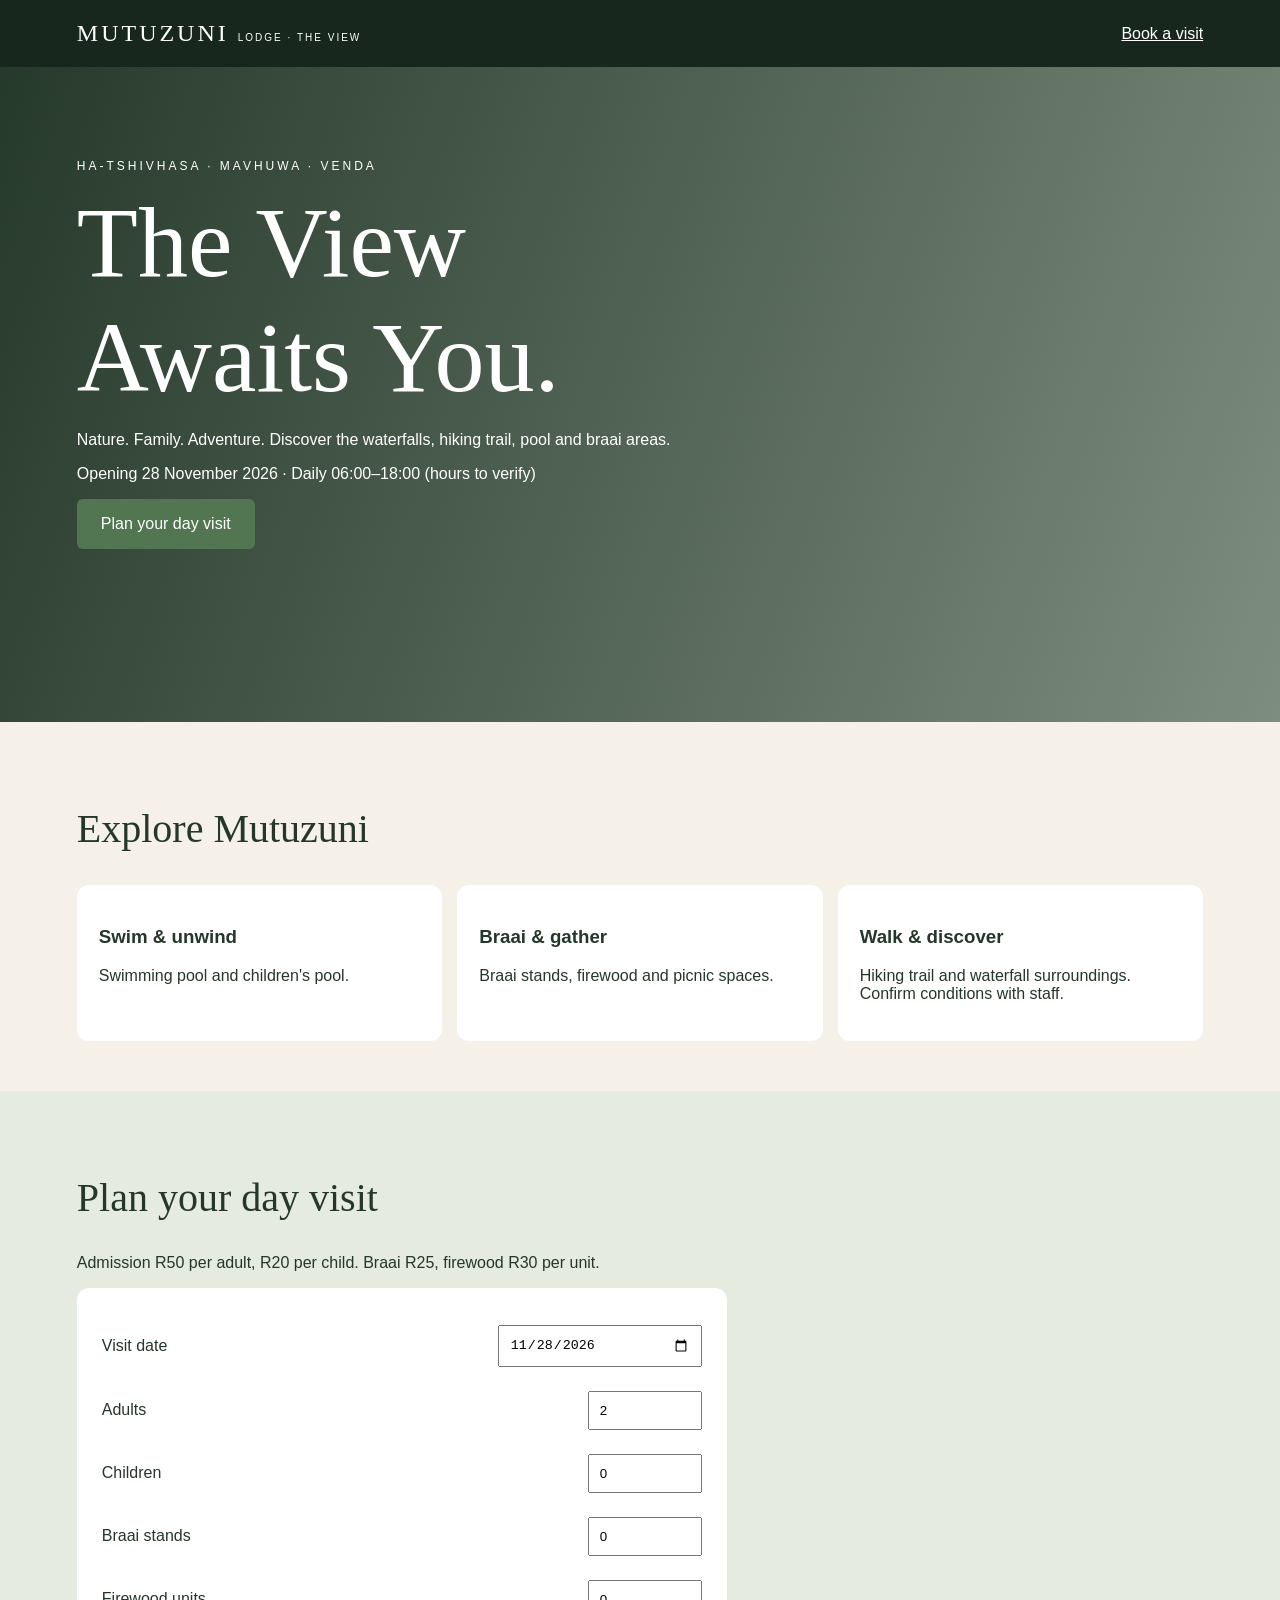
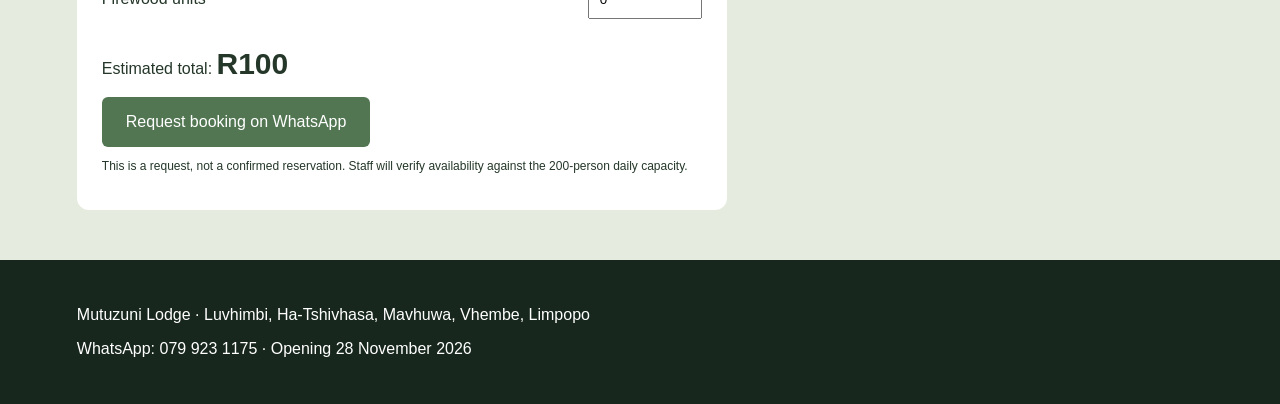
==== public/index.html @ 095cd80a "Add safe public website foundation: public/index.html" ====
<!doctype html><html lang="en"><head><meta charset="utf-8"><meta name="viewport" content="width=device-width,initial-scale=1"><title>Mutuzuni Lodge — The View</title><meta name="description" content="Nature, family and adventure in Ha-Tshivhasa, Mavhuwa, Venda."><style>body{margin:0;font-family:Arial,sans-serif;background:#f5f1e8;color:#243729}header{background:#17271d;color:white;padding:20px 6%;display:flex;justify-content:space-between;align-items:center}header strong{font:24px Georgia,serif;letter-spacing:3px}a{color:inherit}main .hero{min-height:55vh;padding:80px 6%;background:linear-gradient(110deg,#112719e8,#24432d91),url('/assets/waterfall-still.jpg') center/cover;color:white}h1{font:clamp(52px,8vw,100px) Georgia,serif;margin:10px 0}h2{font:40px Georgia,serif}.eyebrow{letter-spacing:3px;font-size:12px}.button{display:inline-block;background:#527652;color:white;padding:16px 24px;border-radius:6px;text-decoration:none}.section{padding:50px 6%}.cards{display:grid;grid-template-columns:repeat(auto-fit,minmax(180px,1fr));gap:15px}.card{background:white;padding:22px;border-radius:12px}.calculator{background:#e6ebdf}.form{max-width:600px;background:white;padding:25px;border-radius:12px}.field{display:flex;justify-content:space-between;align-items:center;gap:10px;padding:12px 0}.field input{width:90px;padding:10px}.field input[type=date]{width:180px}footer{background:#17271d;color:white;padding:30px 6%}video{width:100%;max-height:430px;object-fit:cover}#total{font-size:30px;font-weight:bold}</style></head><body><header><strong>MUTUZUNI <small style="font:10px Arial;letter-spacing:2px">LODGE · THE VIEW</small></strong><a href="#book">Book a visit</a></header><main><section class="hero"><p class="eyebrow">HA-TSHIVHASA · MAVHUWA · VENDA</p><h1>The View<br>Awaits You.</h1><p>Nature. Family. Adventure. Discover the waterfalls, hiking trail, pool and braai areas.</p><p>Opening 28 November 2026 · Daily 06:00–18:00 (hours to verify)</p><a class="button" href="#book">Plan your day visit</a></section><section class="section"><h2>Explore Mutuzuni</h2><div class="cards"><div class="card"><h3>Swim & unwind</h3><p>Swimming pool and children's pool.</p></div><div class="card"><h3>Braai & gather</h3><p>Braai stands, firewood and picnic spaces.</p></div><div class="card"><h3>Walk & discover</h3><p>Hiking trail and waterfall surroundings. Confirm conditions with staff.</p></div></div></section><section class="section calculator" id="book"><h2>Plan your day visit</h2><p>Admission R50 per adult, R20 per child. Braai R25, firewood R30 per unit.</p><div class="form"><label class="field">Visit date <input id="date" type="date" min="2026-11-28" value="2026-11-28"></label><label class="field">Adults <input id="adults" type="number" min="0" max="200" value="2"></label><label class="field">Children <input id="children" type="number" min="0" max="200" value="0"></label><label class="field">Braai stands <input id="braai" type="number" min="0" max="200" value="0"></label><label class="field">Firewood units <input id="wood" type="number" min="0" max="200" value="0"></label><p>Estimated total: <span id="total">R100</span></p><p id="warning" role="status"></p><a class="button" id="whatsapp" href="https://wa.me/27799231175">Request booking on WhatsApp</a><p style="font-size:12px">This is a request, not a confirmed reservation. Staff will verify availability against the 200-person daily capacity.</p></div></section></main><footer><p>Mutuzuni Lodge · Luvhimbi, Ha-Tshivhasa, Mavhuwa, Vhembe, Limpopo</p><p>WhatsApp: 079 923 1175 · Opening 28 November 2026</p></footer><script>const ids=['adults','children','braai','wood'];function update(){let n=ids.map(id=>Math.max(0,Math.floor(Number(document.getElementById(id).value)||0)));let guests=n[0]+n[1],total=n[0]*50+n[1]*20+n[2]*25+n[3]*30,date=document.getElementById('date').value;document.getElementById('total').textContent='R'+total;let valid=guests>0&&guests<=200&&date>='2026-11-28';document.getElementById('warning').textContent=!valid?'Select 1–200 guests and a date on or after 28 November 2026.':'';let message='Hello Mutuzuni Lodge, I would like to request a day visit. Date: '+date+'; Adults: '+n[0]+'; Children: '+n[1]+'; Braai stands: '+n[2]+'; Firewood units: '+n[3]+'; Estimated total: R'+total+'. Please confirm availability.';let a=document.getElementById('whatsapp');a.href=valid?'https://wa.me/27799231175?text='+encodeURIComponent(message):'#book';a.setAttribute('aria-disabled',String(!valid))}ids.concat(['date']).forEach(id=>document.getElementById(id).addEventListener('input',update));update()</script></body></html>
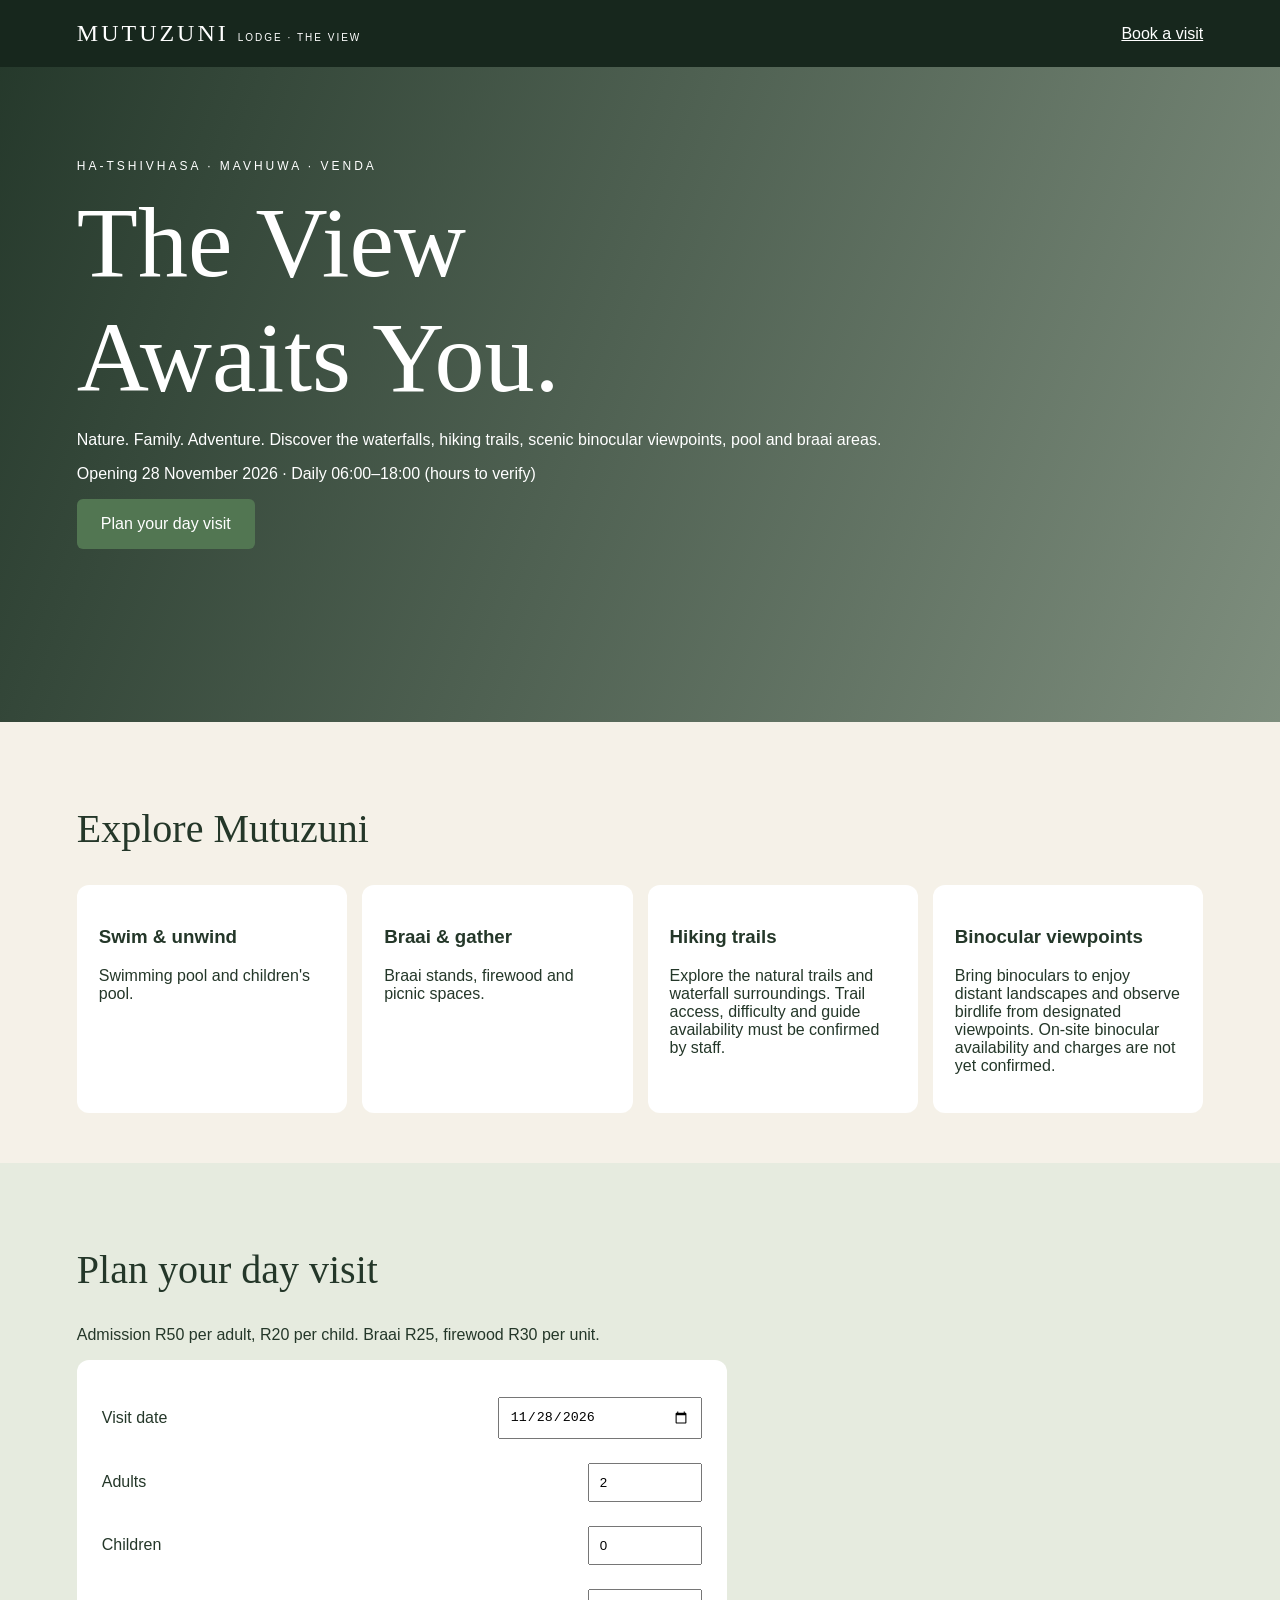
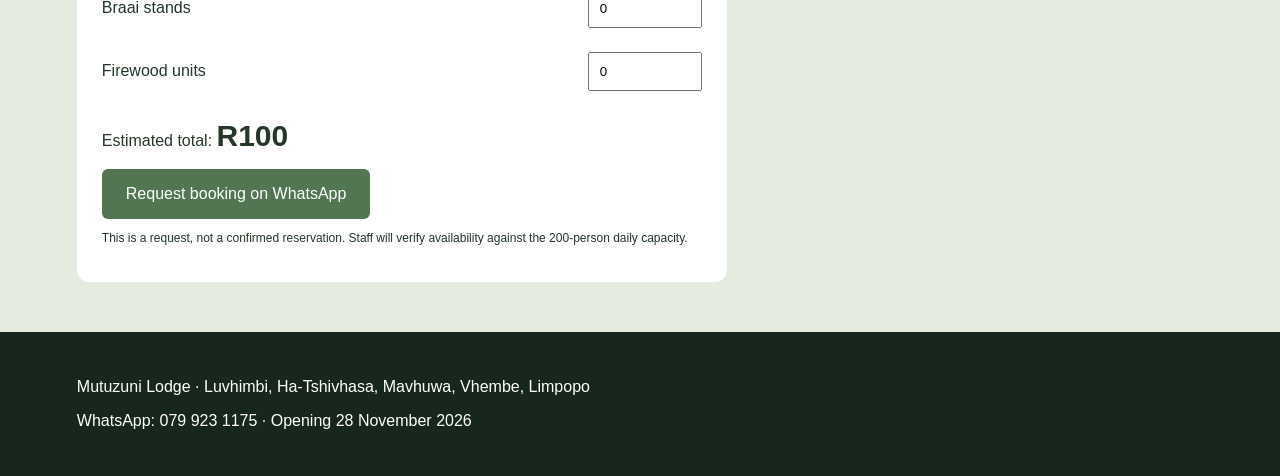
==== commit 795fc662: "Add hiking trails and binocular viewpoints to adventure experiences" ====
--- a/public/index.html
+++ b/public/index.html
@@ -1 +1 @@
-<!doctype html><html lang="en"><head><meta charset="utf-8"><meta name="viewport" content="width=device-width,initial-scale=1"><title>Mutuzuni Lodge — The View</title><meta name="description" content="Nature, family and adventure in Ha-Tshivhasa, Mavhuwa, Venda."><style>body{margin:0;font-family:Arial,sans-serif;background:#f5f1e8;color:#243729}header{background:#17271d;color:white;padding:20px 6%;display:flex;justify-content:space-between;align-items:center}header strong{font:24px Georgia,serif;letter-spacing:3px}a{color:inherit}main .hero{min-height:55vh;padding:80px 6%;background:linear-gradient(110deg,#112719e8,#24432d91),url('/assets/waterfall-still.jpg') center/cover;color:white}h1{font:clamp(52px,8vw,100px) Georgia,serif;margin:10px 0}h2{font:40px Georgia,serif}.eyebrow{letter-spacing:3px;font-size:12px}.button{display:inline-block;background:#527652;color:white;padding:16px 24px;border-radius:6px;text-decoration:none}.section{padding:50px 6%}.cards{display:grid;grid-template-columns:repeat(auto-fit,minmax(180px,1fr));gap:15px}.card{background:white;padding:22px;border-radius:12px}.calculator{background:#e6ebdf}.form{max-width:600px;background:white;padding:25px;border-radius:12px}.field{display:flex;justify-content:space-between;align-items:center;gap:10px;padding:12px 0}.field input{width:90px;padding:10px}.field input[type=date]{width:180px}footer{background:#17271d;color:white;padding:30px 6%}video{width:100%;max-height:430px;object-fit:cover}#total{font-size:30px;font-weight:bold}</style></head><body><header><strong>MUTUZUNI <small style="font:10px Arial;letter-spacing:2px">LODGE · THE VIEW</small></strong><a href="#book">Book a visit</a></header><main><section class="hero"><p class="eyebrow">HA-TSHIVHASA · MAVHUWA · VENDA</p><h1>The View<br>Awaits You.</h1><p>Nature. Family. Adventure. Discover the waterfalls, hiking trail, pool and braai areas.</p><p>Opening 28 November 2026 · Daily 06:00–18:00 (hours to verify)</p><a class="button" href="#book">Plan your day visit</a></section><section class="section"><h2>Explore Mutuzuni</h2><div class="cards"><div class="card"><h3>Swim & unwind</h3><p>Swimming pool and children's pool.</p></div><div class="card"><h3>Braai & gather</h3><p>Braai stands, firewood and picnic spaces.</p></div><div class="card"><h3>Walk & discover</h3><p>Hiking trail and waterfall surroundings. Confirm conditions with staff.</p></div></div></section><section class="section calculator" id="book"><h2>Plan your day visit</h2><p>Admission R50 per adult, R20 per child. Braai R25, firewood R30 per unit.</p><div class="form"><label class="field">Visit date <input id="date" type="date" min="2026-11-28" value="2026-11-28"></label><label class="field">Adults <input id="adults" type="number" min="0" max="200" value="2"></label><label class="field">Children <input id="children" type="number" min="0" max="200" value="0"></label><label class="field">Braai stands <input id="braai" type="number" min="0" max="200" value="0"></label><label class="field">Firewood units <input id="wood" type="number" min="0" max="200" value="0"></label><p>Estimated total: <span id="total">R100</span></p><p id="warning" role="status"></p><a class="button" id="whatsapp" href="https://wa.me/27799231175">Request booking on WhatsApp</a><p style="font-size:12px">This is a request, not a confirmed reservation. Staff will verify availability against the 200-person daily capacity.</p></div></section></main><footer><p>Mutuzuni Lodge · Luvhimbi, Ha-Tshivhasa, Mavhuwa, Vhembe, Limpopo</p><p>WhatsApp: 079 923 1175 · Opening 28 November 2026</p></footer><script>const ids=['adults','children','braai','wood'];function update(){let n=ids.map(id=>Math.max(0,Math.floor(Number(document.getElementById(id).value)||0)));let guests=n[0]+n[1],total=n[0]*50+n[1]*20+n[2]*25+n[3]*30,date=document.getElementById('date').value;document.getElementById('total').textContent='R'+total;let valid=guests>0&&guests<=200&&date>='2026-11-28';document.getElementById('warning').textContent=!valid?'Select 1–200 guests and a date on or after 28 November 2026.':'';let message='Hello Mutuzuni Lodge, I would like to request a day visit. Date: '+date+'; Adults: '+n[0]+'; Children: '+n[1]+'; Braai stands: '+n[2]+'; Firewood units: '+n[3]+'; Estimated total: R'+total+'. Please confirm availability.';let a=document.getElementById('whatsapp');a.href=valid?'https://wa.me/27799231175?text='+encodeURIComponent(message):'#book';a.setAttribute('aria-disabled',String(!valid))}ids.concat(['date']).forEach(id=>document.getElementById(id).addEventListener('input',update));update()</script></body></html>+<!doctype html><html lang="en"><head><meta charset="utf-8"><meta name="viewport" content="width=device-width,initial-scale=1"><title>Mutuzuni Lodge — The View</title><meta name="description" content="Nature, family and adventure in Ha-Tshivhasa, Mavhuwa, Venda."><style>body{margin:0;font-family:Arial,sans-serif;background:#f5f1e8;color:#243729}header{background:#17271d;color:white;padding:20px 6%;display:flex;justify-content:space-between;align-items:center}header strong{font:24px Georgia,serif;letter-spacing:3px}a{color:inherit}main .hero{min-height:55vh;padding:80px 6%;background:linear-gradient(110deg,#112719e8,#24432d91),url('/assets/waterfall-still.jpg') center/cover;color:white}h1{font:clamp(52px,8vw,100px) Georgia,serif;margin:10px 0}h2{font:40px Georgia,serif}.eyebrow{letter-spacing:3px;font-size:12px}.button{display:inline-block;background:#527652;color:white;padding:16px 24px;border-radius:6px;text-decoration:none}.section{padding:50px 6%}.cards{display:grid;grid-template-columns:repeat(auto-fit,minmax(180px,1fr));gap:15px}.card{background:white;padding:22px;border-radius:12px}.calculator{background:#e6ebdf}.form{max-width:600px;background:white;padding:25px;border-radius:12px}.field{display:flex;justify-content:space-between;align-items:center;gap:10px;padding:12px 0}.field input{width:90px;padding:10px}.field input[type=date]{width:180px}footer{background:#17271d;color:white;padding:30px 6%}video{width:100%;max-height:430px;object-fit:cover}#total{font-size:30px;font-weight:bold}</style></head><body><header><strong>MUTUZUNI <small style="font:10px Arial;letter-spacing:2px">LODGE · THE VIEW</small></strong><a href="#book">Book a visit</a></header><main><section class="hero"><p class="eyebrow">HA-TSHIVHASA · MAVHUWA · VENDA</p><h1>The View<br>Awaits You.</h1><p>Nature. Family. Adventure. Discover the waterfalls, hiking trails, scenic binocular viewpoints, pool and braai areas.</p><p>Opening 28 November 2026 · Daily 06:00–18:00 (hours to verify)</p><a class="button" href="#book">Plan your day visit</a></section><section class="section"><h2>Explore Mutuzuni</h2><div class="cards"><div class="card"><h3>Swim & unwind</h3><p>Swimming pool and children's pool.</p></div><div class="card"><h3>Braai & gather</h3><p>Braai stands, firewood and picnic spaces.</p></div><div class="card"><h3>Hiking trails</h3><p>Explore the natural trails and waterfall surroundings. Trail access, difficulty and guide availability must be confirmed by staff.</p></div><div class="card"><h3>Binocular viewpoints</h3><p>Bring binoculars to enjoy distant landscapes and observe birdlife from designated viewpoints. On-site binocular availability and charges are not yet confirmed.</p></div></div></section><section class="section calculator" id="book"><h2>Plan your day visit</h2><p>Admission R50 per adult, R20 per child. Braai R25, firewood R30 per unit.</p><div class="form"><label class="field">Visit date <input id="date" type="date" min="2026-11-28" value="2026-11-28"></label><label class="field">Adults <input id="adults" type="number" min="0" max="200" value="2"></label><label class="field">Children <input id="children" type="number" min="0" max="200" value="0"></label><label class="field">Braai stands <input id="braai" type="number" min="0" max="200" value="0"></label><label class="field">Firewood units <input id="wood" type="number" min="0" max="200" value="0"></label><p>Estimated total: <span id="total">R100</span></p><p id="warning" role="status"></p><a class="button" id="whatsapp" href="https://wa.me/27799231175">Request booking on WhatsApp</a><p style="font-size:12px">This is a request, not a confirmed reservation. Staff will verify availability against the 200-person daily capacity.</p></div></section></main><footer><p>Mutuzuni Lodge · Luvhimbi, Ha-Tshivhasa, Mavhuwa, Vhembe, Limpopo</p><p>WhatsApp: 079 923 1175 · Opening 28 November 2026</p></footer><script>const ids=['adults','children','braai','wood'];function update(){let n=ids.map(id=>Math.max(0,Math.floor(Number(document.getElementById(id).value)||0)));let guests=n[0]+n[1],total=n[0]*50+n[1]*20+n[2]*25+n[3]*30,date=document.getElementById('date').value;document.getElementById('total').textContent='R'+total;let valid=guests>0&&guests<=200&&date>='2026-11-28';document.getElementById('warning').textContent=!valid?'Select 1–200 guests and a date on or after 28 November 2026.':'';let message='Hello Mutuzuni Lodge, I would like to request a day visit. Date: '+date+'; Adults: '+n[0]+'; Children: '+n[1]+'; Braai stands: '+n[2]+'; Firewood units: '+n[3]+'; Estimated total: R'+total+'. Please confirm availability.';let a=document.getElementById('whatsapp');a.href=valid?'https://wa.me/27799231175?text='+encodeURIComponent(message):'#book';a.setAttribute('aria-disabled',String(!valid))}ids.concat(['date']).forEach(id=>document.getElementById(id).addEventListener('input',update));update()</script></body></html>
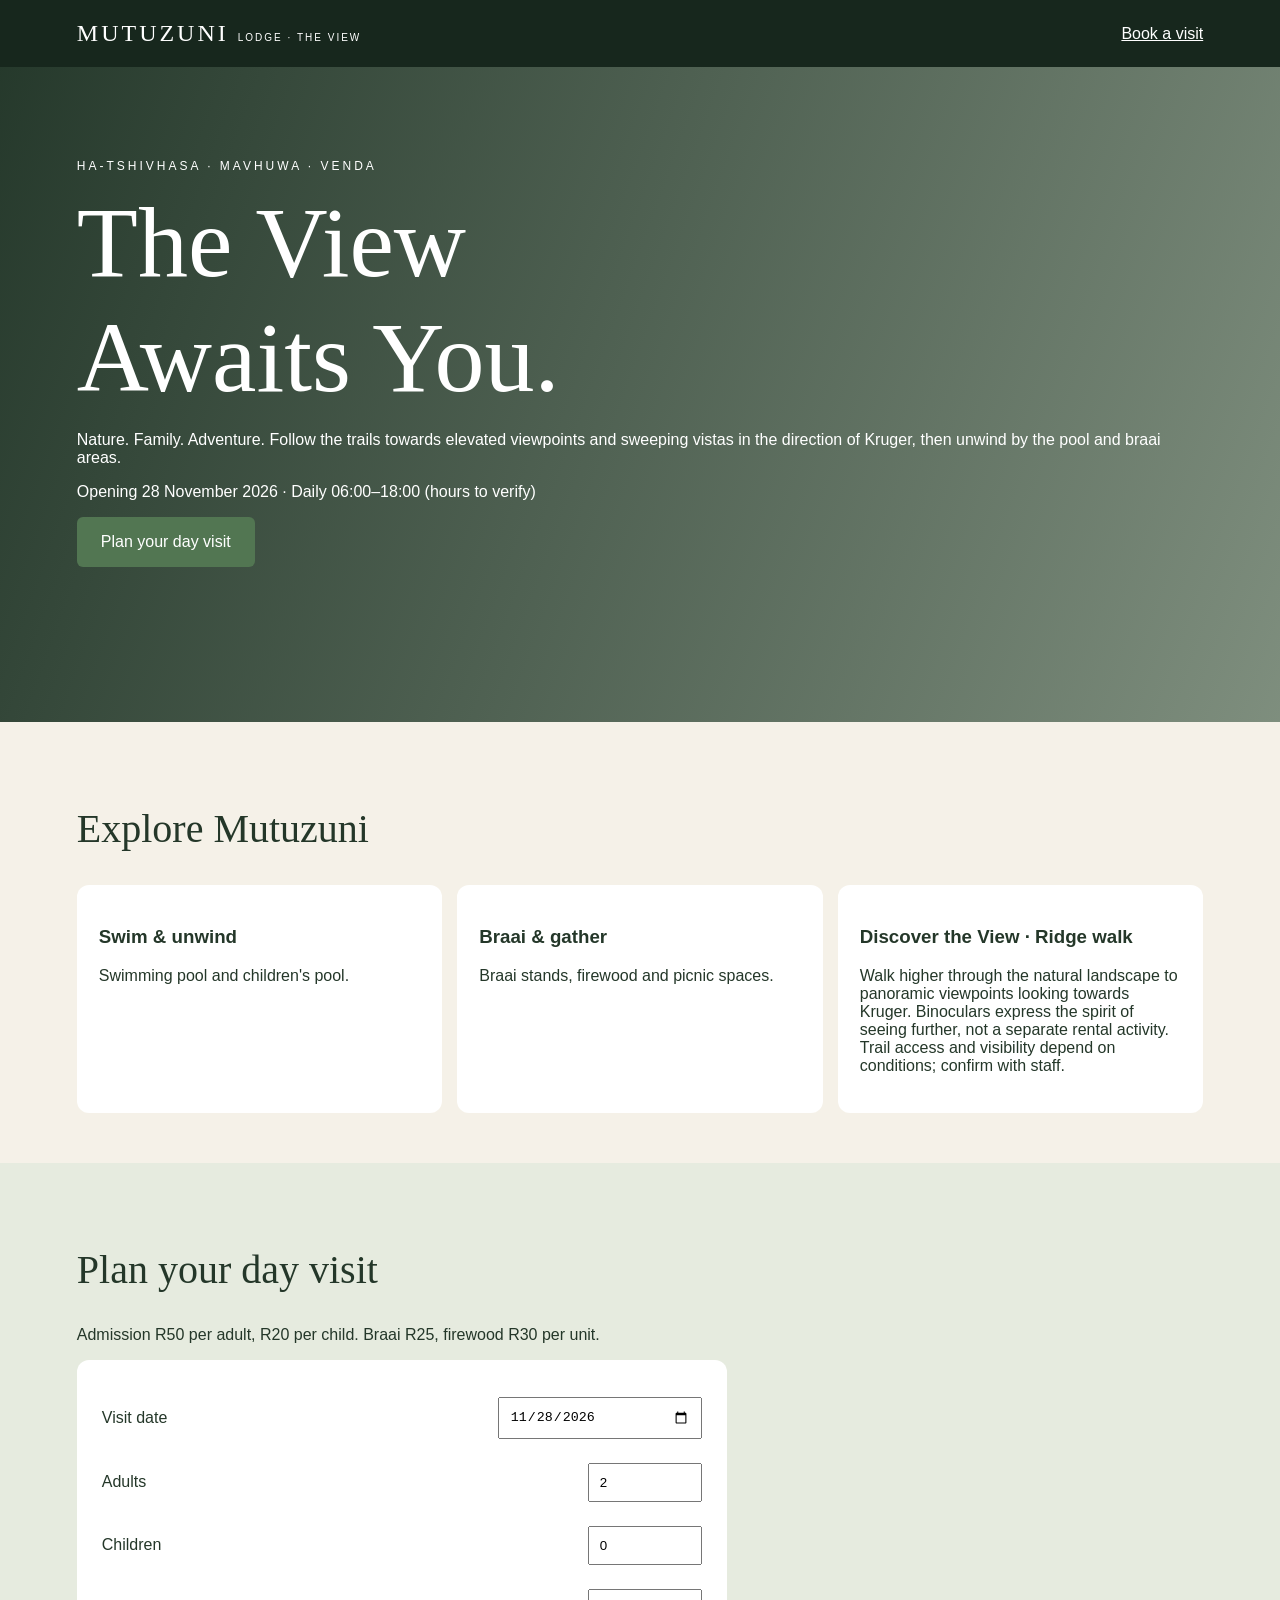
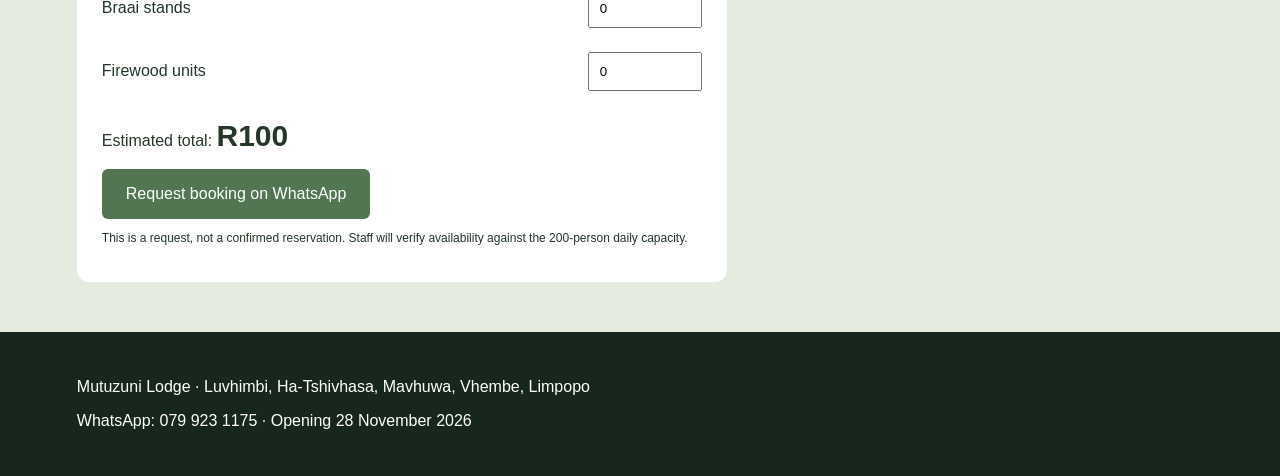
==== commit f263d327: "Unify ridge hiking and binocular view into Discover the View experience" ====
--- a/public/index.html
+++ b/public/index.html
@@ -1 +1 @@
-<!doctype html><html lang="en"><head><meta charset="utf-8"><meta name="viewport" content="width=device-width,initial-scale=1"><title>Mutuzuni Lodge — The View</title><meta name="description" content="Nature, family and adventure in Ha-Tshivhasa, Mavhuwa, Venda."><style>body{margin:0;font-family:Arial,sans-serif;background:#f5f1e8;color:#243729}header{background:#17271d;color:white;padding:20px 6%;display:flex;justify-content:space-between;align-items:center}header strong{font:24px Georgia,serif;letter-spacing:3px}a{color:inherit}main .hero{min-height:55vh;padding:80px 6%;background:linear-gradient(110deg,#112719e8,#24432d91),url('/assets/waterfall-still.jpg') center/cover;color:white}h1{font:clamp(52px,8vw,100px) Georgia,serif;margin:10px 0}h2{font:40px Georgia,serif}.eyebrow{letter-spacing:3px;font-size:12px}.button{display:inline-block;background:#527652;color:white;padding:16px 24px;border-radius:6px;text-decoration:none}.section{padding:50px 6%}.cards{display:grid;grid-template-columns:repeat(auto-fit,minmax(180px,1fr));gap:15px}.card{background:white;padding:22px;border-radius:12px}.calculator{background:#e6ebdf}.form{max-width:600px;background:white;padding:25px;border-radius:12px}.field{display:flex;justify-content:space-between;align-items:center;gap:10px;padding:12px 0}.field input{width:90px;padding:10px}.field input[type=date]{width:180px}footer{background:#17271d;color:white;padding:30px 6%}video{width:100%;max-height:430px;object-fit:cover}#total{font-size:30px;font-weight:bold}</style></head><body><header><strong>MUTUZUNI <small style="font:10px Arial;letter-spacing:2px">LODGE · THE VIEW</small></strong><a href="#book">Book a visit</a></header><main><section class="hero"><p class="eyebrow">HA-TSHIVHASA · MAVHUWA · VENDA</p><h1>The View<br>Awaits You.</h1><p>Nature. Family. Adventure. Discover the waterfalls, hiking trails, scenic binocular viewpoints, pool and braai areas.</p><p>Opening 28 November 2026 · Daily 06:00–18:00 (hours to verify)</p><a class="button" href="#book">Plan your day visit</a></section><section class="section"><h2>Explore Mutuzuni</h2><div class="cards"><div class="card"><h3>Swim & unwind</h3><p>Swimming pool and children's pool.</p></div><div class="card"><h3>Braai & gather</h3><p>Braai stands, firewood and picnic spaces.</p></div><div class="card"><h3>Hiking trails</h3><p>Explore the natural trails and waterfall surroundings. Trail access, difficulty and guide availability must be confirmed by staff.</p></div><div class="card"><h3>Binocular viewpoints</h3><p>Bring binoculars to enjoy distant landscapes and observe birdlife from designated viewpoints. On-site binocular availability and charges are not yet confirmed.</p></div></div></section><section class="section calculator" id="book"><h2>Plan your day visit</h2><p>Admission R50 per adult, R20 per child. Braai R25, firewood R30 per unit.</p><div class="form"><label class="field">Visit date <input id="date" type="date" min="2026-11-28" value="2026-11-28"></label><label class="field">Adults <input id="adults" type="number" min="0" max="200" value="2"></label><label class="field">Children <input id="children" type="number" min="0" max="200" value="0"></label><label class="field">Braai stands <input id="braai" type="number" min="0" max="200" value="0"></label><label class="field">Firewood units <input id="wood" type="number" min="0" max="200" value="0"></label><p>Estimated total: <span id="total">R100</span></p><p id="warning" role="status"></p><a class="button" id="whatsapp" href="https://wa.me/27799231175">Request booking on WhatsApp</a><p style="font-size:12px">This is a request, not a confirmed reservation. Staff will verify availability against the 200-person daily capacity.</p></div></section></main><footer><p>Mutuzuni Lodge · Luvhimbi, Ha-Tshivhasa, Mavhuwa, Vhembe, Limpopo</p><p>WhatsApp: 079 923 1175 · Opening 28 November 2026</p></footer><script>const ids=['adults','children','braai','wood'];function update(){let n=ids.map(id=>Math.max(0,Math.floor(Number(document.getElementById(id).value)||0)));let guests=n[0]+n[1],total=n[0]*50+n[1]*20+n[2]*25+n[3]*30,date=document.getElementById('date').value;document.getElementById('total').textContent='R'+total;let valid=guests>0&&guests<=200&&date>='2026-11-28';document.getElementById('warning').textContent=!valid?'Select 1–200 guests and a date on or after 28 November 2026.':'';let message='Hello Mutuzuni Lodge, I would like to request a day visit. Date: '+date+'; Adults: '+n[0]+'; Children: '+n[1]+'; Braai stands: '+n[2]+'; Firewood units: '+n[3]+'; Estimated total: R'+total+'. Please confirm availability.';let a=document.getElementById('whatsapp');a.href=valid?'https://wa.me/27799231175?text='+encodeURIComponent(message):'#book';a.setAttribute('aria-disabled',String(!valid))}ids.concat(['date']).forEach(id=>document.getElementById(id).addEventListener('input',update));update()</script></body></html>+<!doctype html><html lang="en"><head><meta charset="utf-8"><meta name="viewport" content="width=device-width,initial-scale=1"><title>Mutuzuni Lodge — The View</title><meta name="description" content="Nature, family and adventure in Ha-Tshivhasa, Mavhuwa, Venda."><style>body{margin:0;font-family:Arial,sans-serif;background:#f5f1e8;color:#243729}header{background:#17271d;color:white;padding:20px 6%;display:flex;justify-content:space-between;align-items:center}header strong{font:24px Georgia,serif;letter-spacing:3px}a{color:inherit}main .hero{min-height:55vh;padding:80px 6%;background:linear-gradient(110deg,#112719e8,#24432d91),url('/assets/waterfall-still.jpg') center/cover;color:white}h1{font:clamp(52px,8vw,100px) Georgia,serif;margin:10px 0}h2{font:40px Georgia,serif}.eyebrow{letter-spacing:3px;font-size:12px}.button{display:inline-block;background:#527652;color:white;padding:16px 24px;border-radius:6px;text-decoration:none}.section{padding:50px 6%}.cards{display:grid;grid-template-columns:repeat(auto-fit,minmax(180px,1fr));gap:15px}.card{background:white;padding:22px;border-radius:12px}.calculator{background:#e6ebdf}.form{max-width:600px;background:white;padding:25px;border-radius:12px}.field{display:flex;justify-content:space-between;align-items:center;gap:10px;padding:12px 0}.field input{width:90px;padding:10px}.field input[type=date]{width:180px}footer{background:#17271d;color:white;padding:30px 6%}video{width:100%;max-height:430px;object-fit:cover}#total{font-size:30px;font-weight:bold}</style></head><body><header><strong>MUTUZUNI <small style="font:10px Arial;letter-spacing:2px">LODGE · THE VIEW</small></strong><a href="#book">Book a visit</a></header><main><section class="hero"><p class="eyebrow">HA-TSHIVHASA · MAVHUWA · VENDA</p><h1>The View<br>Awaits You.</h1><p>Nature. Family. Adventure. Follow the trails towards elevated viewpoints and sweeping vistas in the direction of Kruger, then unwind by the pool and braai areas.</p><p>Opening 28 November 2026 · Daily 06:00–18:00 (hours to verify)</p><a class="button" href="#book">Plan your day visit</a></section><section class="section"><h2>Explore Mutuzuni</h2><div class="cards"><div class="card"><h3>Swim & unwind</h3><p>Swimming pool and children's pool.</p></div><div class="card"><h3>Braai & gather</h3><p>Braai stands, firewood and picnic spaces.</p></div><div class="card"><h3>Discover the View · Ridge walk</h3><p>Walk higher through the natural landscape to panoramic viewpoints looking towards Kruger. Binoculars express the spirit of seeing further, not a separate rental activity. Trail access and visibility depend on conditions; confirm with staff.</p></div></div></section><section class="section calculator" id="book"><h2>Plan your day visit</h2><p>Admission R50 per adult, R20 per child. Braai R25, firewood R30 per unit.</p><div class="form"><label class="field">Visit date <input id="date" type="date" min="2026-11-28" value="2026-11-28"></label><label class="field">Adults <input id="adults" type="number" min="0" max="200" value="2"></label><label class="field">Children <input id="children" type="number" min="0" max="200" value="0"></label><label class="field">Braai stands <input id="braai" type="number" min="0" max="200" value="0"></label><label class="field">Firewood units <input id="wood" type="number" min="0" max="200" value="0"></label><p>Estimated total: <span id="total">R100</span></p><p id="warning" role="status"></p><a class="button" id="whatsapp" href="https://wa.me/27799231175">Request booking on WhatsApp</a><p style="font-size:12px">This is a request, not a confirmed reservation. Staff will verify availability against the 200-person daily capacity.</p></div></section></main><footer><p>Mutuzuni Lodge · Luvhimbi, Ha-Tshivhasa, Mavhuwa, Vhembe, Limpopo</p><p>WhatsApp: 079 923 1175 · Opening 28 November 2026</p></footer><script>const ids=['adults','children','braai','wood'];function update(){let n=ids.map(id=>Math.max(0,Math.floor(Number(document.getElementById(id).value)||0)));let guests=n[0]+n[1],total=n[0]*50+n[1]*20+n[2]*25+n[3]*30,date=document.getElementById('date').value;document.getElementById('total').textContent='R'+total;let valid=guests>0&&guests<=200&&date>='2026-11-28';document.getElementById('warning').textContent=!valid?'Select 1–200 guests and a date on or after 28 November 2026.':'';let message='Hello Mutuzuni Lodge, I would like to request a day visit. Date: '+date+'; Adults: '+n[0]+'; Children: '+n[1]+'; Braai stands: '+n[2]+'; Firewood units: '+n[3]+'; Estimated total: R'+total+'. Please confirm availability.';let a=document.getElementById('whatsapp');a.href=valid?'https://wa.me/27799231175?text='+encodeURIComponent(message):'#book';a.setAttribute('aria-disabled',String(!valid))}ids.concat(['date']).forEach(id=>document.getElementById(id).addEventListener('input',update));update()</script></body></html>
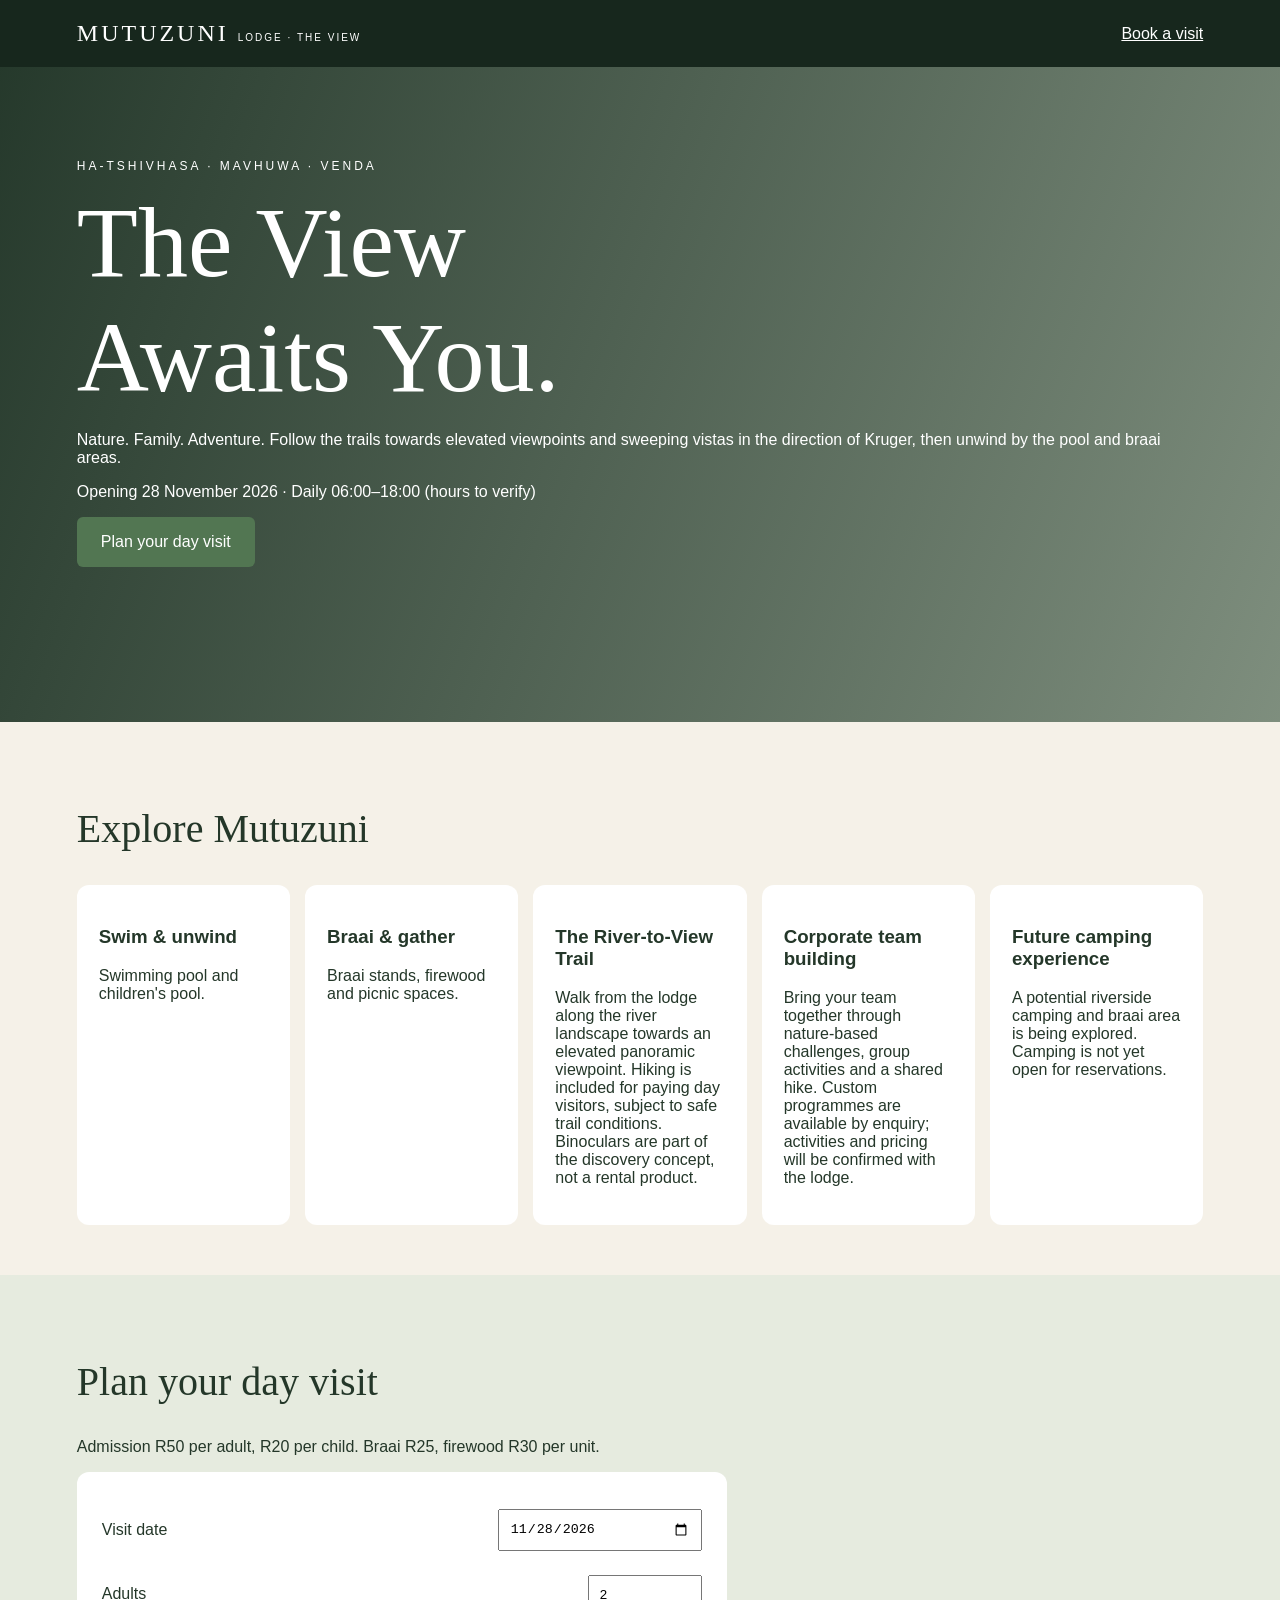
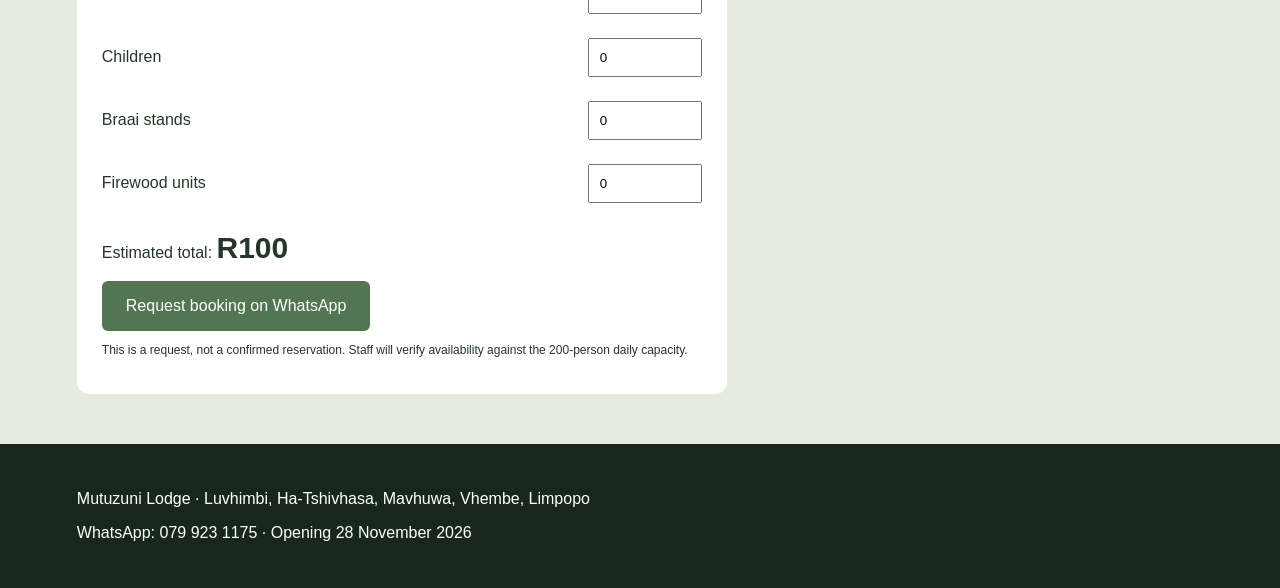
==== commit 8bf2bbd0: "Position Mutuzuni as river trail and corporate team-building destination" ====
--- a/public/index.html
+++ b/public/index.html
@@ -1 +1 @@
-<!doctype html><html lang="en"><head><meta charset="utf-8"><meta name="viewport" content="width=device-width,initial-scale=1"><title>Mutuzuni Lodge — The View</title><meta name="description" content="Nature, family and adventure in Ha-Tshivhasa, Mavhuwa, Venda."><style>body{margin:0;font-family:Arial,sans-serif;background:#f5f1e8;color:#243729}header{background:#17271d;color:white;padding:20px 6%;display:flex;justify-content:space-between;align-items:center}header strong{font:24px Georgia,serif;letter-spacing:3px}a{color:inherit}main .hero{min-height:55vh;padding:80px 6%;background:linear-gradient(110deg,#112719e8,#24432d91),url('/assets/waterfall-still.jpg') center/cover;color:white}h1{font:clamp(52px,8vw,100px) Georgia,serif;margin:10px 0}h2{font:40px Georgia,serif}.eyebrow{letter-spacing:3px;font-size:12px}.button{display:inline-block;background:#527652;color:white;padding:16px 24px;border-radius:6px;text-decoration:none}.section{padding:50px 6%}.cards{display:grid;grid-template-columns:repeat(auto-fit,minmax(180px,1fr));gap:15px}.card{background:white;padding:22px;border-radius:12px}.calculator{background:#e6ebdf}.form{max-width:600px;background:white;padding:25px;border-radius:12px}.field{display:flex;justify-content:space-between;align-items:center;gap:10px;padding:12px 0}.field input{width:90px;padding:10px}.field input[type=date]{width:180px}footer{background:#17271d;color:white;padding:30px 6%}video{width:100%;max-height:430px;object-fit:cover}#total{font-size:30px;font-weight:bold}</style></head><body><header><strong>MUTUZUNI <small style="font:10px Arial;letter-spacing:2px">LODGE · THE VIEW</small></strong><a href="#book">Book a visit</a></header><main><section class="hero"><p class="eyebrow">HA-TSHIVHASA · MAVHUWA · VENDA</p><h1>The View<br>Awaits You.</h1><p>Nature. Family. Adventure. Follow the trails towards elevated viewpoints and sweeping vistas in the direction of Kruger, then unwind by the pool and braai areas.</p><p>Opening 28 November 2026 · Daily 06:00–18:00 (hours to verify)</p><a class="button" href="#book">Plan your day visit</a></section><section class="section"><h2>Explore Mutuzuni</h2><div class="cards"><div class="card"><h3>Swim & unwind</h3><p>Swimming pool and children's pool.</p></div><div class="card"><h3>Braai & gather</h3><p>Braai stands, firewood and picnic spaces.</p></div><div class="card"><h3>Discover the View · Ridge walk</h3><p>Walk higher through the natural landscape to panoramic viewpoints looking towards Kruger. Binoculars express the spirit of seeing further, not a separate rental activity. Trail access and visibility depend on conditions; confirm with staff.</p></div></div></section><section class="section calculator" id="book"><h2>Plan your day visit</h2><p>Admission R50 per adult, R20 per child. Braai R25, firewood R30 per unit.</p><div class="form"><label class="field">Visit date <input id="date" type="date" min="2026-11-28" value="2026-11-28"></label><label class="field">Adults <input id="adults" type="number" min="0" max="200" value="2"></label><label class="field">Children <input id="children" type="number" min="0" max="200" value="0"></label><label class="field">Braai stands <input id="braai" type="number" min="0" max="200" value="0"></label><label class="field">Firewood units <input id="wood" type="number" min="0" max="200" value="0"></label><p>Estimated total: <span id="total">R100</span></p><p id="warning" role="status"></p><a class="button" id="whatsapp" href="https://wa.me/27799231175">Request booking on WhatsApp</a><p style="font-size:12px">This is a request, not a confirmed reservation. Staff will verify availability against the 200-person daily capacity.</p></div></section></main><footer><p>Mutuzuni Lodge · Luvhimbi, Ha-Tshivhasa, Mavhuwa, Vhembe, Limpopo</p><p>WhatsApp: 079 923 1175 · Opening 28 November 2026</p></footer><script>const ids=['adults','children','braai','wood'];function update(){let n=ids.map(id=>Math.max(0,Math.floor(Number(document.getElementById(id).value)||0)));let guests=n[0]+n[1],total=n[0]*50+n[1]*20+n[2]*25+n[3]*30,date=document.getElementById('date').value;document.getElementById('total').textContent='R'+total;let valid=guests>0&&guests<=200&&date>='2026-11-28';document.getElementById('warning').textContent=!valid?'Select 1–200 guests and a date on or after 28 November 2026.':'';let message='Hello Mutuzuni Lodge, I would like to request a day visit. Date: '+date+'; Adults: '+n[0]+'; Children: '+n[1]+'; Braai stands: '+n[2]+'; Firewood units: '+n[3]+'; Estimated total: R'+total+'. Please confirm availability.';let a=document.getElementById('whatsapp');a.href=valid?'https://wa.me/27799231175?text='+encodeURIComponent(message):'#book';a.setAttribute('aria-disabled',String(!valid))}ids.concat(['date']).forEach(id=>document.getElementById(id).addEventListener('input',update));update()</script></body></html>+<!doctype html><html lang="en"><head><meta charset="utf-8"><meta name="viewport" content="width=device-width,initial-scale=1"><title>Mutuzuni Lodge — The View</title><meta name="description" content="Nature, family and adventure in Ha-Tshivhasa, Mavhuwa, Venda."><style>body{margin:0;font-family:Arial,sans-serif;background:#f5f1e8;color:#243729}header{background:#17271d;color:white;padding:20px 6%;display:flex;justify-content:space-between;align-items:center}header strong{font:24px Georgia,serif;letter-spacing:3px}a{color:inherit}main .hero{min-height:55vh;padding:80px 6%;background:linear-gradient(110deg,#112719e8,#24432d91),url('/assets/waterfall-still.jpg') center/cover;color:white}h1{font:clamp(52px,8vw,100px) Georgia,serif;margin:10px 0}h2{font:40px Georgia,serif}.eyebrow{letter-spacing:3px;font-size:12px}.button{display:inline-block;background:#527652;color:white;padding:16px 24px;border-radius:6px;text-decoration:none}.section{padding:50px 6%}.cards{display:grid;grid-template-columns:repeat(auto-fit,minmax(180px,1fr));gap:15px}.card{background:white;padding:22px;border-radius:12px}.calculator{background:#e6ebdf}.form{max-width:600px;background:white;padding:25px;border-radius:12px}.field{display:flex;justify-content:space-between;align-items:center;gap:10px;padding:12px 0}.field input{width:90px;padding:10px}.field input[type=date]{width:180px}footer{background:#17271d;color:white;padding:30px 6%}video{width:100%;max-height:430px;object-fit:cover}#total{font-size:30px;font-weight:bold}</style></head><body><header><strong>MUTUZUNI <small style="font:10px Arial;letter-spacing:2px">LODGE · THE VIEW</small></strong><a href="#book">Book a visit</a></header><main><section class="hero"><p class="eyebrow">HA-TSHIVHASA · MAVHUWA · VENDA</p><h1>The View<br>Awaits You.</h1><p>Nature. Family. Adventure. Follow the trails towards elevated viewpoints and sweeping vistas in the direction of Kruger, then unwind by the pool and braai areas.</p><p>Opening 28 November 2026 · Daily 06:00–18:00 (hours to verify)</p><a class="button" href="#book">Plan your day visit</a></section><section class="section"><h2>Explore Mutuzuni</h2><div class="cards"><div class="card"><h3>Swim & unwind</h3><p>Swimming pool and children's pool.</p></div><div class="card"><h3>Braai & gather</h3><p>Braai stands, firewood and picnic spaces.</p></div><div class="card"><h3>The River-to-View Trail</h3><p>Walk from the lodge along the river landscape towards an elevated panoramic viewpoint. Hiking is included for paying day visitors, subject to safe trail conditions. Binoculars are part of the discovery concept, not a rental product.</p></div><div class="card"><h3>Corporate team building</h3><p>Bring your team together through nature-based challenges, group activities and a shared hike. Custom programmes are available by enquiry; activities and pricing will be confirmed with the lodge.</p></div><div class="card"><h3>Future camping experience</h3><p>A potential riverside camping and braai area is being explored. Camping is not yet open for reservations.</p></div></div></section><section class="section calculator" id="book"><h2>Plan your day visit</h2><p>Admission R50 per adult, R20 per child. Braai R25, firewood R30 per unit.</p><div class="form"><label class="field">Visit date <input id="date" type="date" min="2026-11-28" value="2026-11-28"></label><label class="field">Adults <input id="adults" type="number" min="0" max="200" value="2"></label><label class="field">Children <input id="children" type="number" min="0" max="200" value="0"></label><label class="field">Braai stands <input id="braai" type="number" min="0" max="200" value="0"></label><label class="field">Firewood units <input id="wood" type="number" min="0" max="200" value="0"></label><p>Estimated total: <span id="total">R100</span></p><p id="warning" role="status"></p><a class="button" id="whatsapp" href="https://wa.me/27799231175">Request booking on WhatsApp</a><p style="font-size:12px">This is a request, not a confirmed reservation. Staff will verify availability against the 200-person daily capacity.</p></div></section></main><footer><p>Mutuzuni Lodge · Luvhimbi, Ha-Tshivhasa, Mavhuwa, Vhembe, Limpopo</p><p>WhatsApp: 079 923 1175 · Opening 28 November 2026</p></footer><script>const ids=['adults','children','braai','wood'];function update(){let n=ids.map(id=>Math.max(0,Math.floor(Number(document.getElementById(id).value)||0)));let guests=n[0]+n[1],total=n[0]*50+n[1]*20+n[2]*25+n[3]*30,date=document.getElementById('date').value;document.getElementById('total').textContent='R'+total;let valid=guests>0&&guests<=200&&date>='2026-11-28';document.getElementById('warning').textContent=!valid?'Select 1–200 guests and a date on or after 28 November 2026.':'';let message='Hello Mutuzuni Lodge, I would like to request a day visit. Date: '+date+'; Adults: '+n[0]+'; Children: '+n[1]+'; Braai stands: '+n[2]+'; Firewood units: '+n[3]+'; Estimated total: R'+total+'. Please confirm availability.';let a=document.getElementById('whatsapp');a.href=valid?'https://wa.me/27799231175?text='+encodeURIComponent(message):'#book';a.setAttribute('aria-disabled',String(!valid))}ids.concat(['date']).forEach(id=>document.getElementById(id).addEventListener('input',update));update()</script></body></html>
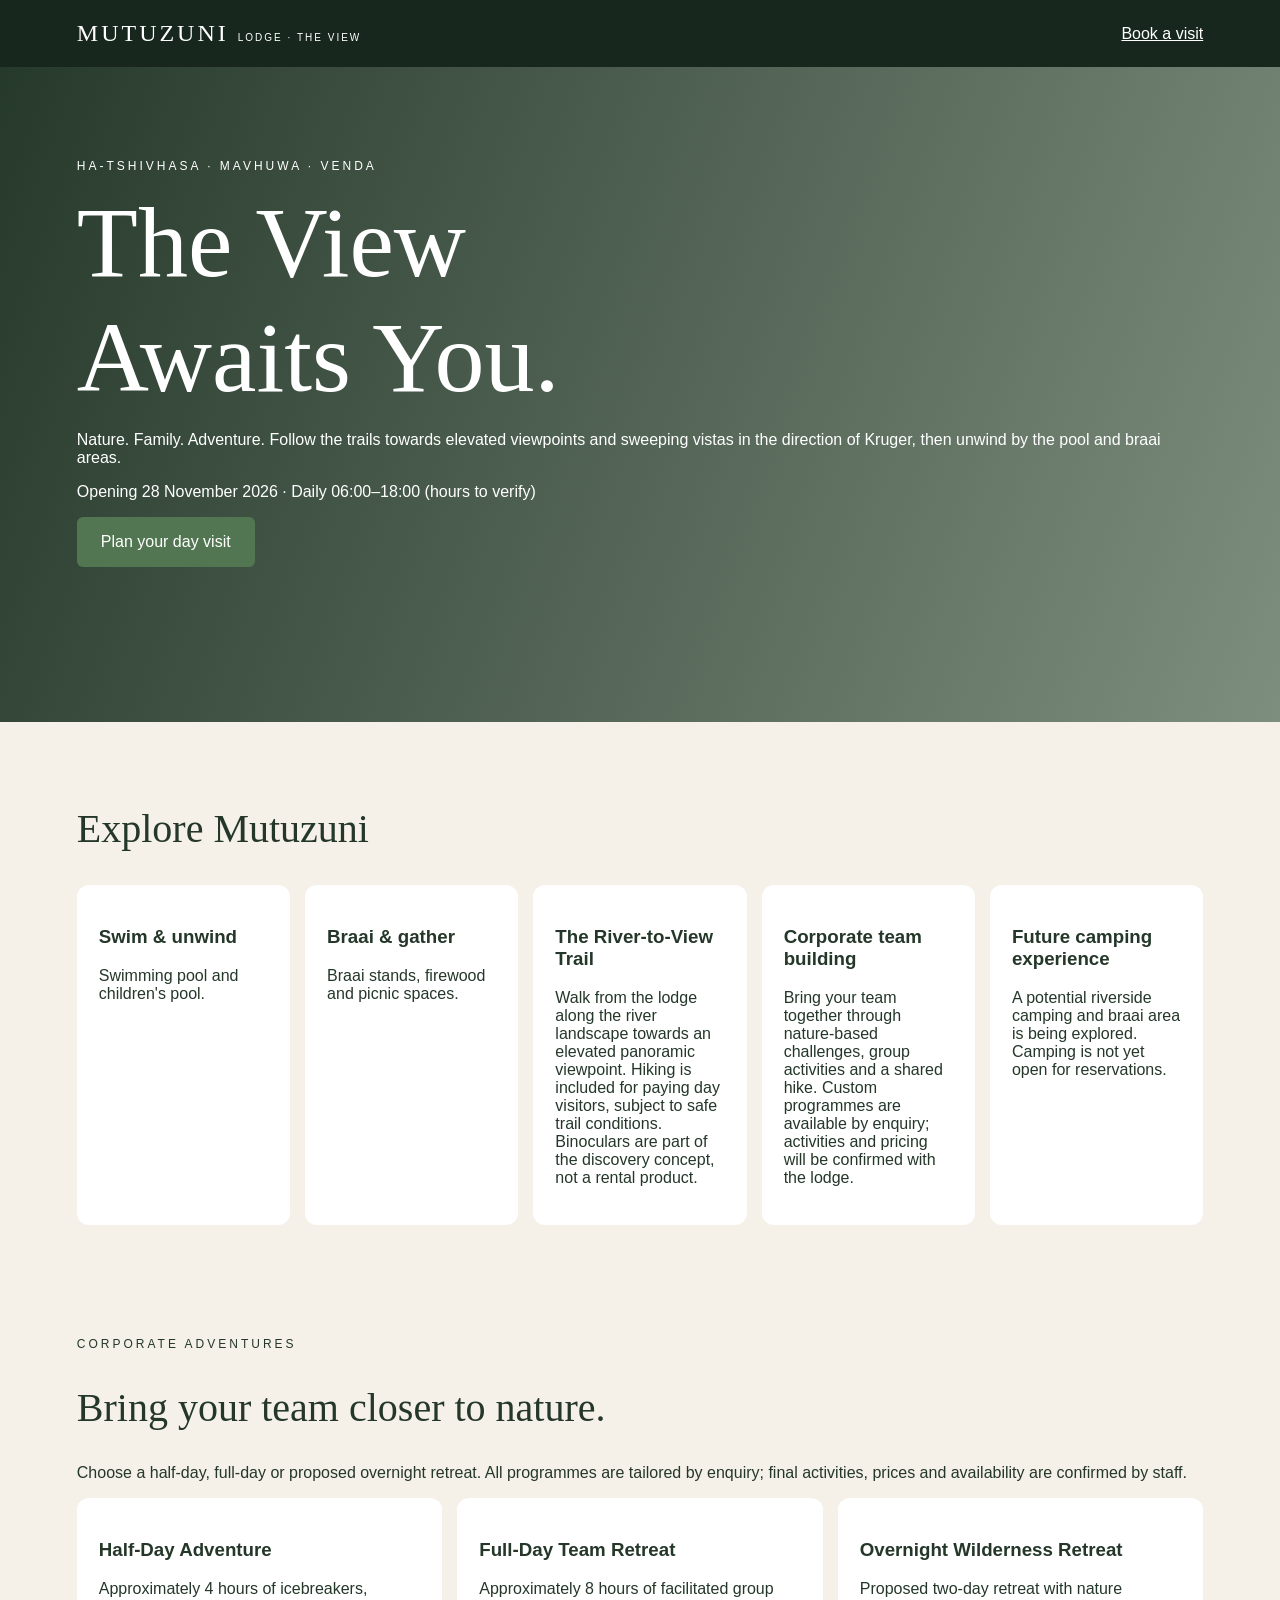
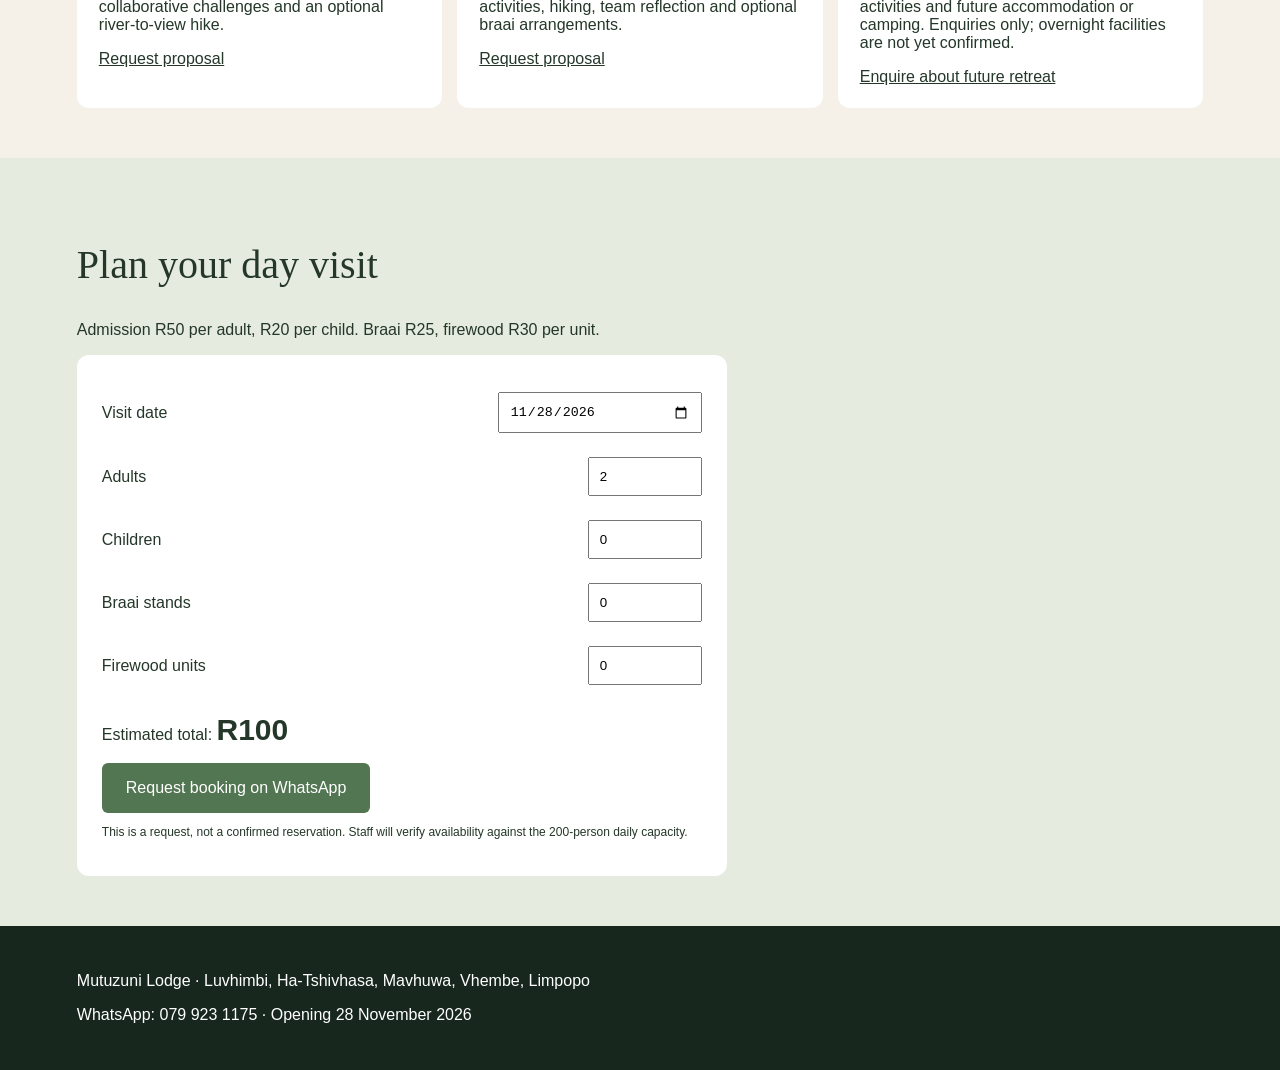
==== commit 4d87326c: "Add half-day, full-day and overnight corporate adventure packages" ====
--- a/public/index.html
+++ b/public/index.html
@@ -1 +1 @@
-<!doctype html><html lang="en"><head><meta charset="utf-8"><meta name="viewport" content="width=device-width,initial-scale=1"><title>Mutuzuni Lodge — The View</title><meta name="description" content="Nature, family and adventure in Ha-Tshivhasa, Mavhuwa, Venda."><style>body{margin:0;font-family:Arial,sans-serif;background:#f5f1e8;color:#243729}header{background:#17271d;color:white;padding:20px 6%;display:flex;justify-content:space-between;align-items:center}header strong{font:24px Georgia,serif;letter-spacing:3px}a{color:inherit}main .hero{min-height:55vh;padding:80px 6%;background:linear-gradient(110deg,#112719e8,#24432d91),url('/assets/waterfall-still.jpg') center/cover;color:white}h1{font:clamp(52px,8vw,100px) Georgia,serif;margin:10px 0}h2{font:40px Georgia,serif}.eyebrow{letter-spacing:3px;font-size:12px}.button{display:inline-block;background:#527652;color:white;padding:16px 24px;border-radius:6px;text-decoration:none}.section{padding:50px 6%}.cards{display:grid;grid-template-columns:repeat(auto-fit,minmax(180px,1fr));gap:15px}.card{background:white;padding:22px;border-radius:12px}.calculator{background:#e6ebdf}.form{max-width:600px;background:white;padding:25px;border-radius:12px}.field{display:flex;justify-content:space-between;align-items:center;gap:10px;padding:12px 0}.field input{width:90px;padding:10px}.field input[type=date]{width:180px}footer{background:#17271d;color:white;padding:30px 6%}video{width:100%;max-height:430px;object-fit:cover}#total{font-size:30px;font-weight:bold}</style></head><body><header><strong>MUTUZUNI <small style="font:10px Arial;letter-spacing:2px">LODGE · THE VIEW</small></strong><a href="#book">Book a visit</a></header><main><section class="hero"><p class="eyebrow">HA-TSHIVHASA · MAVHUWA · VENDA</p><h1>The View<br>Awaits You.</h1><p>Nature. Family. Adventure. Follow the trails towards elevated viewpoints and sweeping vistas in the direction of Kruger, then unwind by the pool and braai areas.</p><p>Opening 28 November 2026 · Daily 06:00–18:00 (hours to verify)</p><a class="button" href="#book">Plan your day visit</a></section><section class="section"><h2>Explore Mutuzuni</h2><div class="cards"><div class="card"><h3>Swim & unwind</h3><p>Swimming pool and children's pool.</p></div><div class="card"><h3>Braai & gather</h3><p>Braai stands, firewood and picnic spaces.</p></div><div class="card"><h3>The River-to-View Trail</h3><p>Walk from the lodge along the river landscape towards an elevated panoramic viewpoint. Hiking is included for paying day visitors, subject to safe trail conditions. Binoculars are part of the discovery concept, not a rental product.</p></div><div class="card"><h3>Corporate team building</h3><p>Bring your team together through nature-based challenges, group activities and a shared hike. Custom programmes are available by enquiry; activities and pricing will be confirmed with the lodge.</p></div><div class="card"><h3>Future camping experience</h3><p>A potential riverside camping and braai area is being explored. Camping is not yet open for reservations.</p></div></div></section><section class="section calculator" id="book"><h2>Plan your day visit</h2><p>Admission R50 per adult, R20 per child. Braai R25, firewood R30 per unit.</p><div class="form"><label class="field">Visit date <input id="date" type="date" min="2026-11-28" value="2026-11-28"></label><label class="field">Adults <input id="adults" type="number" min="0" max="200" value="2"></label><label class="field">Children <input id="children" type="number" min="0" max="200" value="0"></label><label class="field">Braai stands <input id="braai" type="number" min="0" max="200" value="0"></label><label class="field">Firewood units <input id="wood" type="number" min="0" max="200" value="0"></label><p>Estimated total: <span id="total">R100</span></p><p id="warning" role="status"></p><a class="button" id="whatsapp" href="https://wa.me/27799231175">Request booking on WhatsApp</a><p style="font-size:12px">This is a request, not a confirmed reservation. Staff will verify availability against the 200-person daily capacity.</p></div></section></main><footer><p>Mutuzuni Lodge · Luvhimbi, Ha-Tshivhasa, Mavhuwa, Vhembe, Limpopo</p><p>WhatsApp: 079 923 1175 · Opening 28 November 2026</p></footer><script>const ids=['adults','children','braai','wood'];function update(){let n=ids.map(id=>Math.max(0,Math.floor(Number(document.getElementById(id).value)||0)));let guests=n[0]+n[1],total=n[0]*50+n[1]*20+n[2]*25+n[3]*30,date=document.getElementById('date').value;document.getElementById('total').textContent='R'+total;let valid=guests>0&&guests<=200&&date>='2026-11-28';document.getElementById('warning').textContent=!valid?'Select 1–200 guests and a date on or after 28 November 2026.':'';let message='Hello Mutuzuni Lodge, I would like to request a day visit. Date: '+date+'; Adults: '+n[0]+'; Children: '+n[1]+'; Braai stands: '+n[2]+'; Firewood units: '+n[3]+'; Estimated total: R'+total+'. Please confirm availability.';let a=document.getElementById('whatsapp');a.href=valid?'https://wa.me/27799231175?text='+encodeURIComponent(message):'#book';a.setAttribute('aria-disabled',String(!valid))}ids.concat(['date']).forEach(id=>document.getElementById(id).addEventListener('input',update));update()</script></body></html>+<!doctype html><html lang="en"><head><meta charset="utf-8"><meta name="viewport" content="width=device-width,initial-scale=1"><title>Mutuzuni Lodge — The View</title><meta name="description" content="Nature, family and adventure in Ha-Tshivhasa, Mavhuwa, Venda."><style>body{margin:0;font-family:Arial,sans-serif;background:#f5f1e8;color:#243729}header{background:#17271d;color:white;padding:20px 6%;display:flex;justify-content:space-between;align-items:center}header strong{font:24px Georgia,serif;letter-spacing:3px}a{color:inherit}main .hero{min-height:55vh;padding:80px 6%;background:linear-gradient(110deg,#112719e8,#24432d91),url('/assets/waterfall-still.jpg') center/cover;color:white}h1{font:clamp(52px,8vw,100px) Georgia,serif;margin:10px 0}h2{font:40px Georgia,serif}.eyebrow{letter-spacing:3px;font-size:12px}.button{display:inline-block;background:#527652;color:white;padding:16px 24px;border-radius:6px;text-decoration:none}.section{padding:50px 6%}.cards{display:grid;grid-template-columns:repeat(auto-fit,minmax(180px,1fr));gap:15px}.card{background:white;padding:22px;border-radius:12px}.calculator{background:#e6ebdf}.form{max-width:600px;background:white;padding:25px;border-radius:12px}.field{display:flex;justify-content:space-between;align-items:center;gap:10px;padding:12px 0}.field input{width:90px;padding:10px}.field input[type=date]{width:180px}footer{background:#17271d;color:white;padding:30px 6%}video{width:100%;max-height:430px;object-fit:cover}#total{font-size:30px;font-weight:bold}</style></head><body><header><strong>MUTUZUNI <small style="font:10px Arial;letter-spacing:2px">LODGE · THE VIEW</small></strong><a href="#book">Book a visit</a></header><main><section class="hero"><p class="eyebrow">HA-TSHIVHASA · MAVHUWA · VENDA</p><h1>The View<br>Awaits You.</h1><p>Nature. Family. Adventure. Follow the trails towards elevated viewpoints and sweeping vistas in the direction of Kruger, then unwind by the pool and braai areas.</p><p>Opening 28 November 2026 · Daily 06:00–18:00 (hours to verify)</p><a class="button" href="#book">Plan your day visit</a></section><section class="section"><h2>Explore Mutuzuni</h2><div class="cards"><div class="card"><h3>Swim & unwind</h3><p>Swimming pool and children's pool.</p></div><div class="card"><h3>Braai & gather</h3><p>Braai stands, firewood and picnic spaces.</p></div><div class="card"><h3>The River-to-View Trail</h3><p>Walk from the lodge along the river landscape towards an elevated panoramic viewpoint. Hiking is included for paying day visitors, subject to safe trail conditions. Binoculars are part of the discovery concept, not a rental product.</p></div><div class="card"><h3>Corporate team building</h3><p>Bring your team together through nature-based challenges, group activities and a shared hike. Custom programmes are available by enquiry; activities and pricing will be confirmed with the lodge.</p></div><div class="card"><h3>Future camping experience</h3><p>A potential riverside camping and braai area is being explored. Camping is not yet open for reservations.</p></div></div></section><section class="section" id="corporate"><p class="eyebrow">CORPORATE ADVENTURES</p><h2>Bring your team closer to nature.</h2><p>Choose a half-day, full-day or proposed overnight retreat. All programmes are tailored by enquiry; final activities, prices and availability are confirmed by staff.</p><div class="cards"><div class="card"><h3>Half-Day Adventure</h3><p>Approximately 4 hours of icebreakers, collaborative challenges and an optional river-to-view hike.</p><a href="https://wa.me/27799231175?text=Hello%20Mutuzuni%20Lodge%2C%20please%20send%20a%20proposal%20for%20a%20half-day%20team-building%20experience.">Request proposal</a></div><div class="card"><h3>Full-Day Team Retreat</h3><p>Approximately 8 hours of facilitated group activities, hiking, team reflection and optional braai arrangements.</p><a href="https://wa.me/27799231175?text=Hello%20Mutuzuni%20Lodge%2C%20please%20send%20a%20proposal%20for%20a%20full-day%20team-building%20retreat.">Request proposal</a></div><div class="card"><h3>Overnight Wilderness Retreat</h3><p>Proposed two-day retreat with nature activities and future accommodation or camping. Enquiries only; overnight facilities are not yet confirmed.</p><a href="https://wa.me/27799231175?text=Hello%20Mutuzuni%20Lodge%2C%20I%20would%20like%20to%20enquire%20about%20a%20future%20overnight%20corporate%20retreat.">Enquire about future retreat</a></div></div></section><section class="section calculator" id="book"><h2>Plan your day visit</h2><p>Admission R50 per adult, R20 per child. Braai R25, firewood R30 per unit.</p><div class="form"><label class="field">Visit date <input id="date" type="date" min="2026-11-28" value="2026-11-28"></label><label class="field">Adults <input id="adults" type="number" min="0" max="200" value="2"></label><label class="field">Children <input id="children" type="number" min="0" max="200" value="0"></label><label class="field">Braai stands <input id="braai" type="number" min="0" max="200" value="0"></label><label class="field">Firewood units <input id="wood" type="number" min="0" max="200" value="0"></label><p>Estimated total: <span id="total">R100</span></p><p id="warning" role="status"></p><a class="button" id="whatsapp" href="https://wa.me/27799231175">Request booking on WhatsApp</a><p style="font-size:12px">This is a request, not a confirmed reservation. Staff will verify availability against the 200-person daily capacity.</p></div></section></main><footer><p>Mutuzuni Lodge · Luvhimbi, Ha-Tshivhasa, Mavhuwa, Vhembe, Limpopo</p><p>WhatsApp: 079 923 1175 · Opening 28 November 2026</p></footer><script>const ids=['adults','children','braai','wood'];function update(){let n=ids.map(id=>Math.max(0,Math.floor(Number(document.getElementById(id).value)||0)));let guests=n[0]+n[1],total=n[0]*50+n[1]*20+n[2]*25+n[3]*30,date=document.getElementById('date').value;document.getElementById('total').textContent='R'+total;let valid=guests>0&&guests<=200&&date>='2026-11-28';document.getElementById('warning').textContent=!valid?'Select 1–200 guests and a date on or after 28 November 2026.':'';let message='Hello Mutuzuni Lodge, I would like to request a day visit. Date: '+date+'; Adults: '+n[0]+'; Children: '+n[1]+'; Braai stands: '+n[2]+'; Firewood units: '+n[3]+'; Estimated total: R'+total+'. Please confirm availability.';let a=document.getElementById('whatsapp');a.href=valid?'https://wa.me/27799231175?text='+encodeURIComponent(message):'#book';a.setAttribute('aria-disabled',String(!valid))}ids.concat(['date']).forEach(id=>document.getElementById(id).addEventListener('input',update));update()</script></body></html>
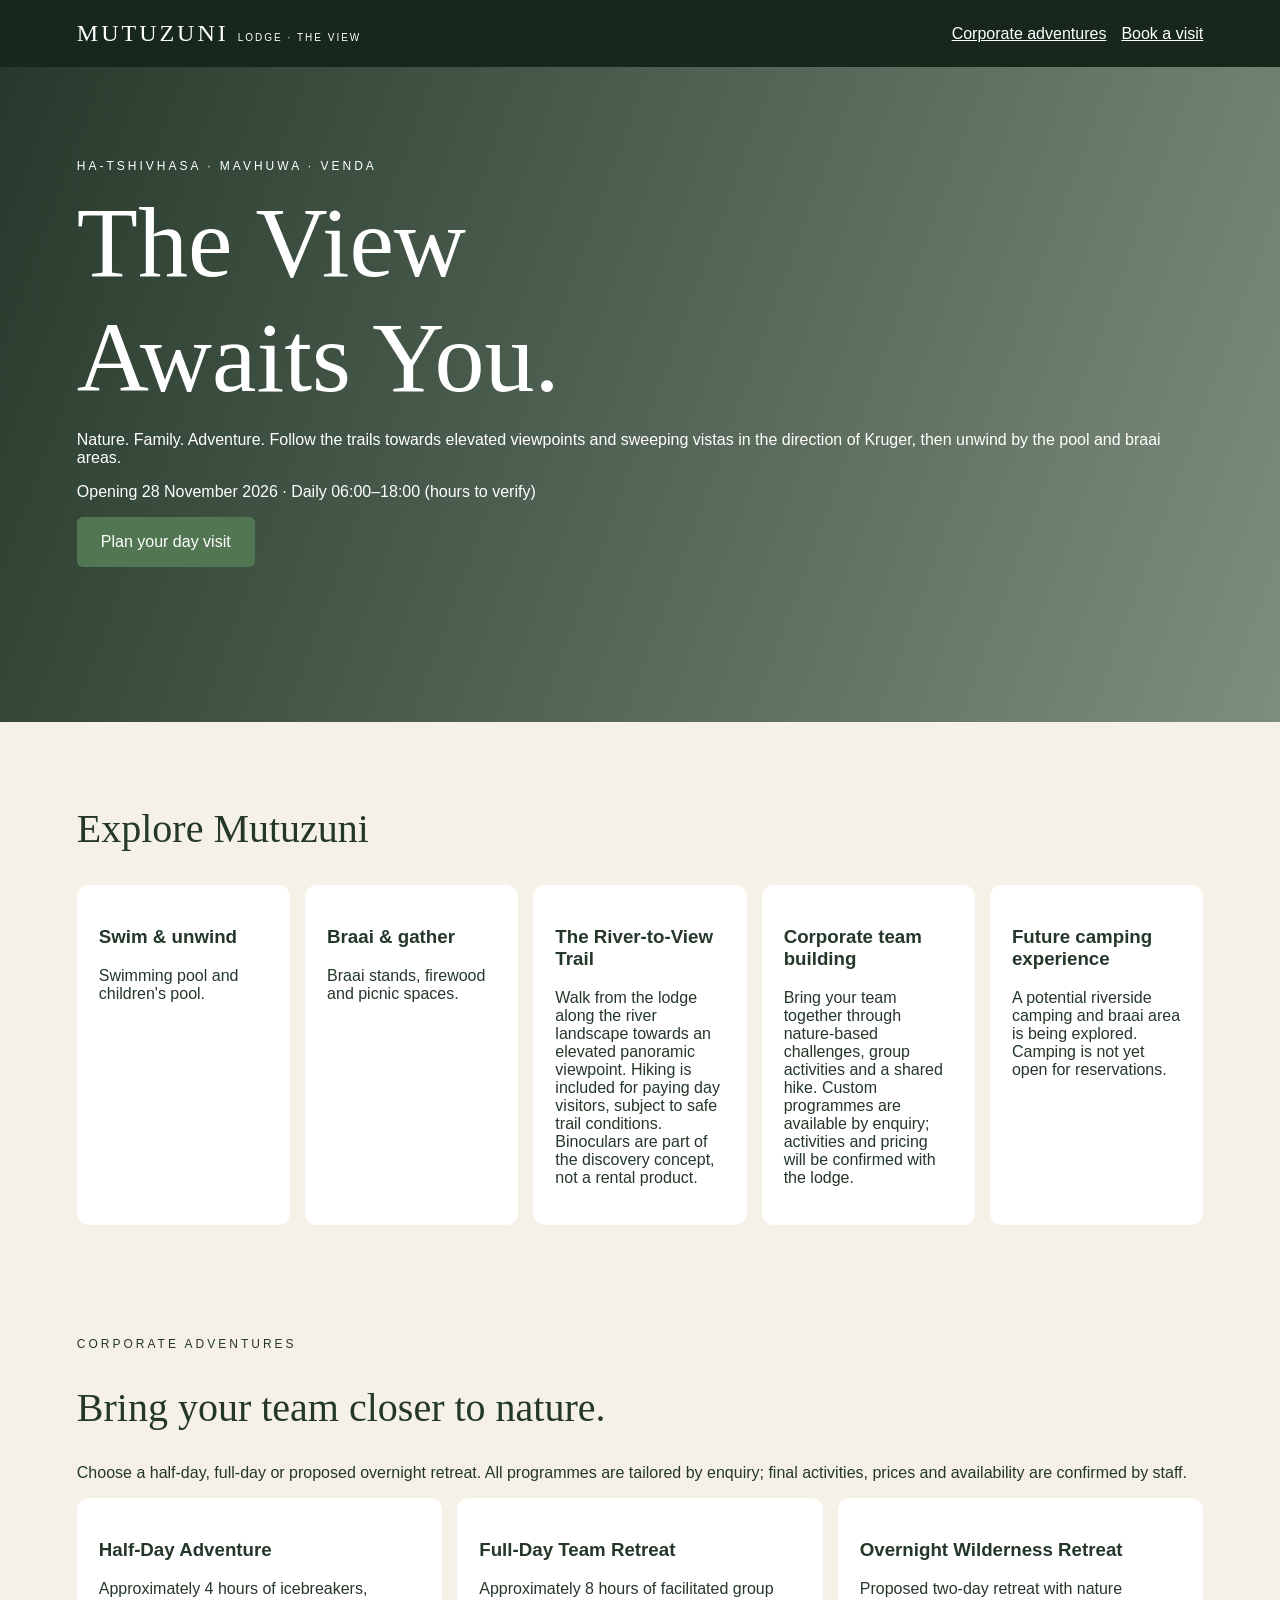
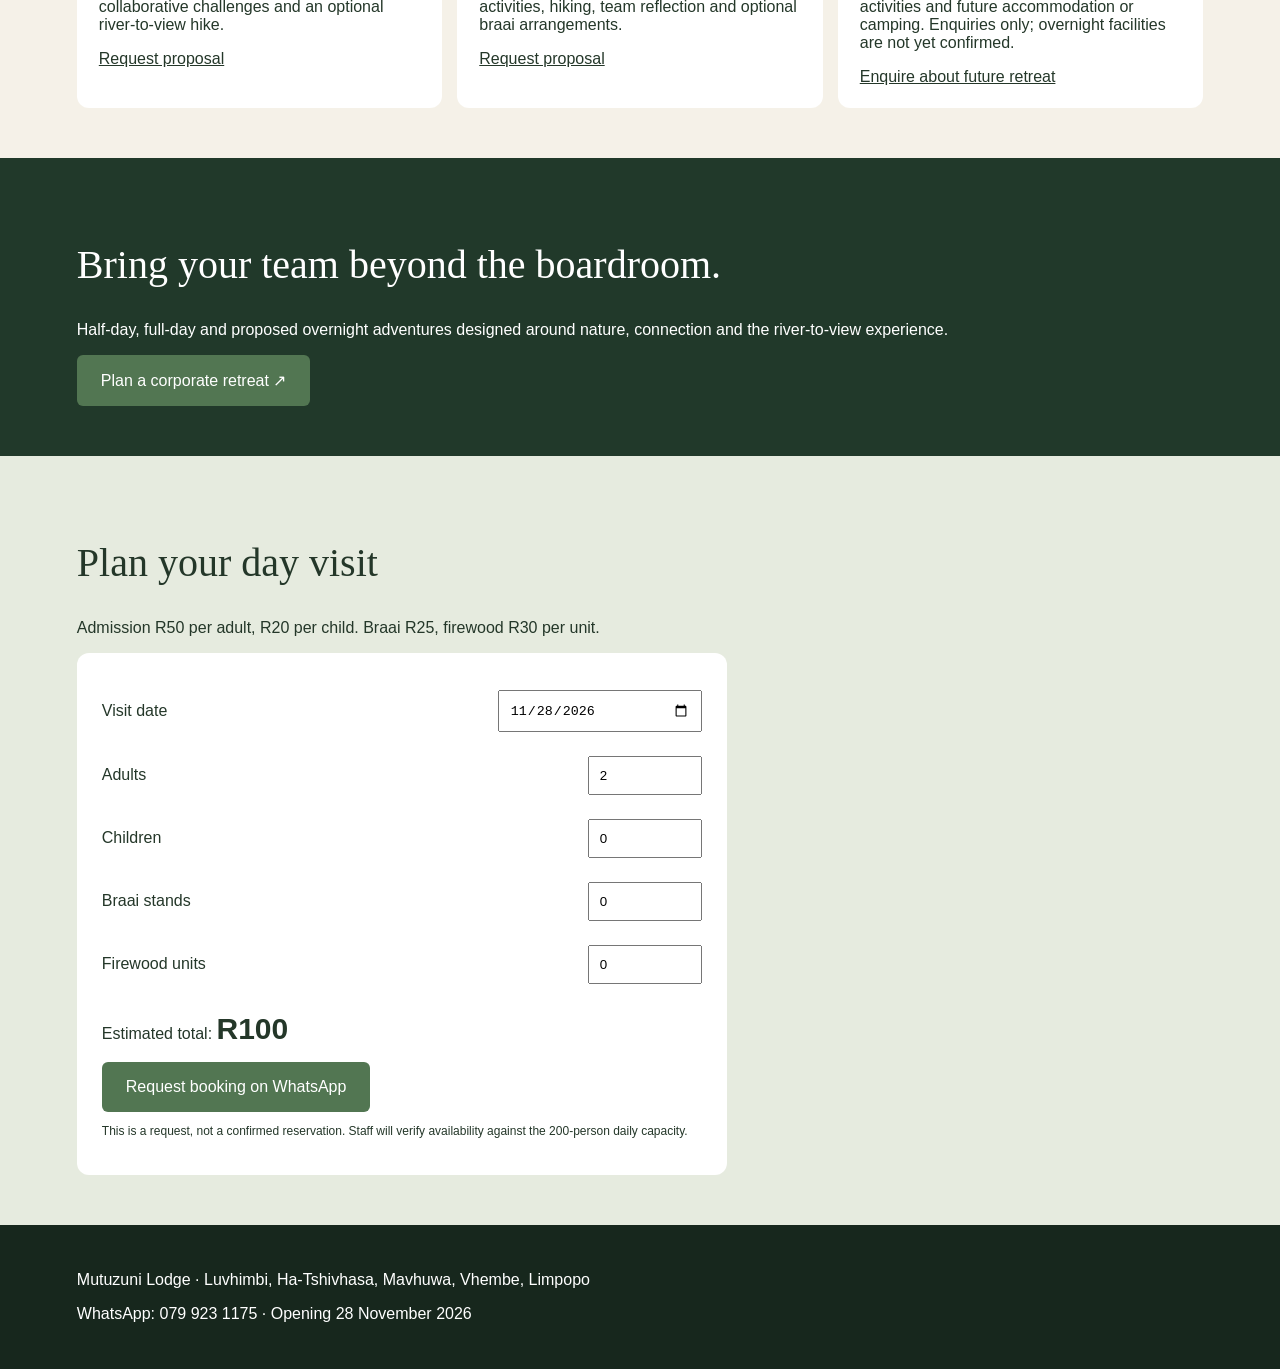
==== commit 71b2c46b: "Link corporate enquiry experience from homepage" ====
--- a/public/index.html
+++ b/public/index.html
@@ -1 +1 @@
-<!doctype html><html lang="en"><head><meta charset="utf-8"><meta name="viewport" content="width=device-width,initial-scale=1"><title>Mutuzuni Lodge — The View</title><meta name="description" content="Nature, family and adventure in Ha-Tshivhasa, Mavhuwa, Venda."><style>body{margin:0;font-family:Arial,sans-serif;background:#f5f1e8;color:#243729}header{background:#17271d;color:white;padding:20px 6%;display:flex;justify-content:space-between;align-items:center}header strong{font:24px Georgia,serif;letter-spacing:3px}a{color:inherit}main .hero{min-height:55vh;padding:80px 6%;background:linear-gradient(110deg,#112719e8,#24432d91),url('/assets/waterfall-still.jpg') center/cover;color:white}h1{font:clamp(52px,8vw,100px) Georgia,serif;margin:10px 0}h2{font:40px Georgia,serif}.eyebrow{letter-spacing:3px;font-size:12px}.button{display:inline-block;background:#527652;color:white;padding:16px 24px;border-radius:6px;text-decoration:none}.section{padding:50px 6%}.cards{display:grid;grid-template-columns:repeat(auto-fit,minmax(180px,1fr));gap:15px}.card{background:white;padding:22px;border-radius:12px}.calculator{background:#e6ebdf}.form{max-width:600px;background:white;padding:25px;border-radius:12px}.field{display:flex;justify-content:space-between;align-items:center;gap:10px;padding:12px 0}.field input{width:90px;padding:10px}.field input[type=date]{width:180px}footer{background:#17271d;color:white;padding:30px 6%}video{width:100%;max-height:430px;object-fit:cover}#total{font-size:30px;font-weight:bold}</style></head><body><header><strong>MUTUZUNI <small style="font:10px Arial;letter-spacing:2px">LODGE · THE VIEW</small></strong><a href="#book">Book a visit</a></header><main><section class="hero"><p class="eyebrow">HA-TSHIVHASA · MAVHUWA · VENDA</p><h1>The View<br>Awaits You.</h1><p>Nature. Family. Adventure. Follow the trails towards elevated viewpoints and sweeping vistas in the direction of Kruger, then unwind by the pool and braai areas.</p><p>Opening 28 November 2026 · Daily 06:00–18:00 (hours to verify)</p><a class="button" href="#book">Plan your day visit</a></section><section class="section"><h2>Explore Mutuzuni</h2><div class="cards"><div class="card"><h3>Swim & unwind</h3><p>Swimming pool and children's pool.</p></div><div class="card"><h3>Braai & gather</h3><p>Braai stands, firewood and picnic spaces.</p></div><div class="card"><h3>The River-to-View Trail</h3><p>Walk from the lodge along the river landscape towards an elevated panoramic viewpoint. Hiking is included for paying day visitors, subject to safe trail conditions. Binoculars are part of the discovery concept, not a rental product.</p></div><div class="card"><h3>Corporate team building</h3><p>Bring your team together through nature-based challenges, group activities and a shared hike. Custom programmes are available by enquiry; activities and pricing will be confirmed with the lodge.</p></div><div class="card"><h3>Future camping experience</h3><p>A potential riverside camping and braai area is being explored. Camping is not yet open for reservations.</p></div></div></section><section class="section" id="corporate"><p class="eyebrow">CORPORATE ADVENTURES</p><h2>Bring your team closer to nature.</h2><p>Choose a half-day, full-day or proposed overnight retreat. All programmes are tailored by enquiry; final activities, prices and availability are confirmed by staff.</p><div class="cards"><div class="card"><h3>Half-Day Adventure</h3><p>Approximately 4 hours of icebreakers, collaborative challenges and an optional river-to-view hike.</p><a href="https://wa.me/27799231175?text=Hello%20Mutuzuni%20Lodge%2C%20please%20send%20a%20proposal%20for%20a%20half-day%20team-building%20experience.">Request proposal</a></div><div class="card"><h3>Full-Day Team Retreat</h3><p>Approximately 8 hours of facilitated group activities, hiking, team reflection and optional braai arrangements.</p><a href="https://wa.me/27799231175?text=Hello%20Mutuzuni%20Lodge%2C%20please%20send%20a%20proposal%20for%20a%20full-day%20team-building%20retreat.">Request proposal</a></div><div class="card"><h3>Overnight Wilderness Retreat</h3><p>Proposed two-day retreat with nature activities and future accommodation or camping. Enquiries only; overnight facilities are not yet confirmed.</p><a href="https://wa.me/27799231175?text=Hello%20Mutuzuni%20Lodge%2C%20I%20would%20like%20to%20enquire%20about%20a%20future%20overnight%20corporate%20retreat.">Enquire about future retreat</a></div></div></section><section class="section calculator" id="book"><h2>Plan your day visit</h2><p>Admission R50 per adult, R20 per child. Braai R25, firewood R30 per unit.</p><div class="form"><label class="field">Visit date <input id="date" type="date" min="2026-11-28" value="2026-11-28"></label><label class="field">Adults <input id="adults" type="number" min="0" max="200" value="2"></label><label class="field">Children <input id="children" type="number" min="0" max="200" value="0"></label><label class="field">Braai stands <input id="braai" type="number" min="0" max="200" value="0"></label><label class="field">Firewood units <input id="wood" type="number" min="0" max="200" value="0"></label><p>Estimated total: <span id="total">R100</span></p><p id="warning" role="status"></p><a class="button" id="whatsapp" href="https://wa.me/27799231175">Request booking on WhatsApp</a><p style="font-size:12px">This is a request, not a confirmed reservation. Staff will verify availability against the 200-person daily capacity.</p></div></section></main><footer><p>Mutuzuni Lodge · Luvhimbi, Ha-Tshivhasa, Mavhuwa, Vhembe, Limpopo</p><p>WhatsApp: 079 923 1175 · Opening 28 November 2026</p></footer><script>const ids=['adults','children','braai','wood'];function update(){let n=ids.map(id=>Math.max(0,Math.floor(Number(document.getElementById(id).value)||0)));let guests=n[0]+n[1],total=n[0]*50+n[1]*20+n[2]*25+n[3]*30,date=document.getElementById('date').value;document.getElementById('total').textContent='R'+total;let valid=guests>0&&guests<=200&&date>='2026-11-28';document.getElementById('warning').textContent=!valid?'Select 1–200 guests and a date on or after 28 November 2026.':'';let message='Hello Mutuzuni Lodge, I would like to request a day visit. Date: '+date+'; Adults: '+n[0]+'; Children: '+n[1]+'; Braai stands: '+n[2]+'; Firewood units: '+n[3]+'; Estimated total: R'+total+'. Please confirm availability.';let a=document.getElementById('whatsapp');a.href=valid?'https://wa.me/27799231175?text='+encodeURIComponent(message):'#book';a.setAttribute('aria-disabled',String(!valid))}ids.concat(['date']).forEach(id=>document.getElementById(id).addEventListener('input',update));update()</script></body></html>+<!doctype html><html lang="en"><head><meta charset="utf-8"><meta name="viewport" content="width=device-width,initial-scale=1"><title>Mutuzuni Lodge — The View</title><meta name="description" content="Nature, family and adventure in Ha-Tshivhasa, Mavhuwa, Venda."><style>body{margin:0;font-family:Arial,sans-serif;background:#f5f1e8;color:#243729}header{background:#17271d;color:white;padding:20px 6%;display:flex;justify-content:space-between;align-items:center}header strong{font:24px Georgia,serif;letter-spacing:3px}a{color:inherit}main .hero{min-height:55vh;padding:80px 6%;background:linear-gradient(110deg,#112719e8,#24432d91),url('/assets/waterfall-still.jpg') center/cover;color:white}h1{font:clamp(52px,8vw,100px) Georgia,serif;margin:10px 0}h2{font:40px Georgia,serif}.eyebrow{letter-spacing:3px;font-size:12px}.button{display:inline-block;background:#527652;color:white;padding:16px 24px;border-radius:6px;text-decoration:none}.section{padding:50px 6%}.cards{display:grid;grid-template-columns:repeat(auto-fit,minmax(180px,1fr));gap:15px}.card{background:white;padding:22px;border-radius:12px}.calculator{background:#e6ebdf}.form{max-width:600px;background:white;padding:25px;border-radius:12px}.field{display:flex;justify-content:space-between;align-items:center;gap:10px;padding:12px 0}.field input{width:90px;padding:10px}.field input[type=date]{width:180px}footer{background:#17271d;color:white;padding:30px 6%}video{width:100%;max-height:430px;object-fit:cover}#total{font-size:30px;font-weight:bold}</style></head><body><header><strong>MUTUZUNI <small style="font:10px Arial;letter-spacing:2px">LODGE · THE VIEW</small></strong><nav style="display:flex;gap:15px;flex-wrap:wrap"><a href="/corporate.html">Corporate adventures</a><a href="#book">Book a visit</a></nav></header><main><section class="hero"><p class="eyebrow">HA-TSHIVHASA · MAVHUWA · VENDA</p><h1>The View<br>Awaits You.</h1><p>Nature. Family. Adventure. Follow the trails towards elevated viewpoints and sweeping vistas in the direction of Kruger, then unwind by the pool and braai areas.</p><p>Opening 28 November 2026 · Daily 06:00–18:00 (hours to verify)</p><a class="button" href="#book">Plan your day visit</a></section><section class="section"><h2>Explore Mutuzuni</h2><div class="cards"><div class="card"><h3>Swim & unwind</h3><p>Swimming pool and children's pool.</p></div><div class="card"><h3>Braai & gather</h3><p>Braai stands, firewood and picnic spaces.</p></div><div class="card"><h3>The River-to-View Trail</h3><p>Walk from the lodge along the river landscape towards an elevated panoramic viewpoint. Hiking is included for paying day visitors, subject to safe trail conditions. Binoculars are part of the discovery concept, not a rental product.</p></div><div class="card"><h3>Corporate team building</h3><p>Bring your team together through nature-based challenges, group activities and a shared hike. Custom programmes are available by enquiry; activities and pricing will be confirmed with the lodge.</p></div><div class="card"><h3>Future camping experience</h3><p>A potential riverside camping and braai area is being explored. Camping is not yet open for reservations.</p></div></div></section><section class="section" id="corporate"><p class="eyebrow">CORPORATE ADVENTURES</p><h2>Bring your team closer to nature.</h2><p>Choose a half-day, full-day or proposed overnight retreat. All programmes are tailored by enquiry; final activities, prices and availability are confirmed by staff.</p><div class="cards"><div class="card"><h3>Half-Day Adventure</h3><p>Approximately 4 hours of icebreakers, collaborative challenges and an optional river-to-view hike.</p><a href="https://wa.me/27799231175?text=Hello%20Mutuzuni%20Lodge%2C%20please%20send%20a%20proposal%20for%20a%20half-day%20team-building%20experience.">Request proposal</a></div><div class="card"><h3>Full-Day Team Retreat</h3><p>Approximately 8 hours of facilitated group activities, hiking, team reflection and optional braai arrangements.</p><a href="https://wa.me/27799231175?text=Hello%20Mutuzuni%20Lodge%2C%20please%20send%20a%20proposal%20for%20a%20full-day%20team-building%20retreat.">Request proposal</a></div><div class="card"><h3>Overnight Wilderness Retreat</h3><p>Proposed two-day retreat with nature activities and future accommodation or camping. Enquiries only; overnight facilities are not yet confirmed.</p><a href="https://wa.me/27799231175?text=Hello%20Mutuzuni%20Lodge%2C%20I%20would%20like%20to%20enquire%20about%20a%20future%20overnight%20corporate%20retreat.">Enquire about future retreat</a></div></div></section><section class="section" style="background:#21392a;color:white"><h2>Bring your team beyond the boardroom.</h2><p>Half-day, full-day and proposed overnight adventures designed around nature, connection and the river-to-view experience.</p><a class="button" href="/corporate.html">Plan a corporate retreat ↗</a></section><section class="section calculator" id="book"><h2>Plan your day visit</h2><p>Admission R50 per adult, R20 per child. Braai R25, firewood R30 per unit.</p><div class="form"><label class="field">Visit date <input id="date" type="date" min="2026-11-28" value="2026-11-28"></label><label class="field">Adults <input id="adults" type="number" min="0" max="200" value="2"></label><label class="field">Children <input id="children" type="number" min="0" max="200" value="0"></label><label class="field">Braai stands <input id="braai" type="number" min="0" max="200" value="0"></label><label class="field">Firewood units <input id="wood" type="number" min="0" max="200" value="0"></label><p>Estimated total: <span id="total">R100</span></p><p id="warning" role="status"></p><a class="button" id="whatsapp" href="https://wa.me/27799231175">Request booking on WhatsApp</a><p style="font-size:12px">This is a request, not a confirmed reservation. Staff will verify availability against the 200-person daily capacity.</p></div></section></main><footer><p>Mutuzuni Lodge · Luvhimbi, Ha-Tshivhasa, Mavhuwa, Vhembe, Limpopo</p><p>WhatsApp: 079 923 1175 · Opening 28 November 2026</p></footer><script>const ids=['adults','children','braai','wood'];function update(){let n=ids.map(id=>Math.max(0,Math.floor(Number(document.getElementById(id).value)||0)));let guests=n[0]+n[1],total=n[0]*50+n[1]*20+n[2]*25+n[3]*30,date=document.getElementById('date').value;document.getElementById('total').textContent='R'+total;let valid=guests>0&&guests<=200&&date>='2026-11-28';document.getElementById('warning').textContent=!valid?'Select 1–200 guests and a date on or after 28 November 2026.':'';let message='Hello Mutuzuni Lodge, I would like to request a day visit. Date: '+date+'; Adults: '+n[0]+'; Children: '+n[1]+'; Braai stands: '+n[2]+'; Firewood units: '+n[3]+'; Estimated total: R'+total+'. Please confirm availability.';let a=document.getElementById('whatsapp');a.href=valid?'https://wa.me/27799231175?text='+encodeURIComponent(message):'#book';a.setAttribute('aria-disabled',String(!valid))}ids.concat(['date']).forEach(id=>document.getElementById(id).addEventListener('input',update));update()</script></body></html>
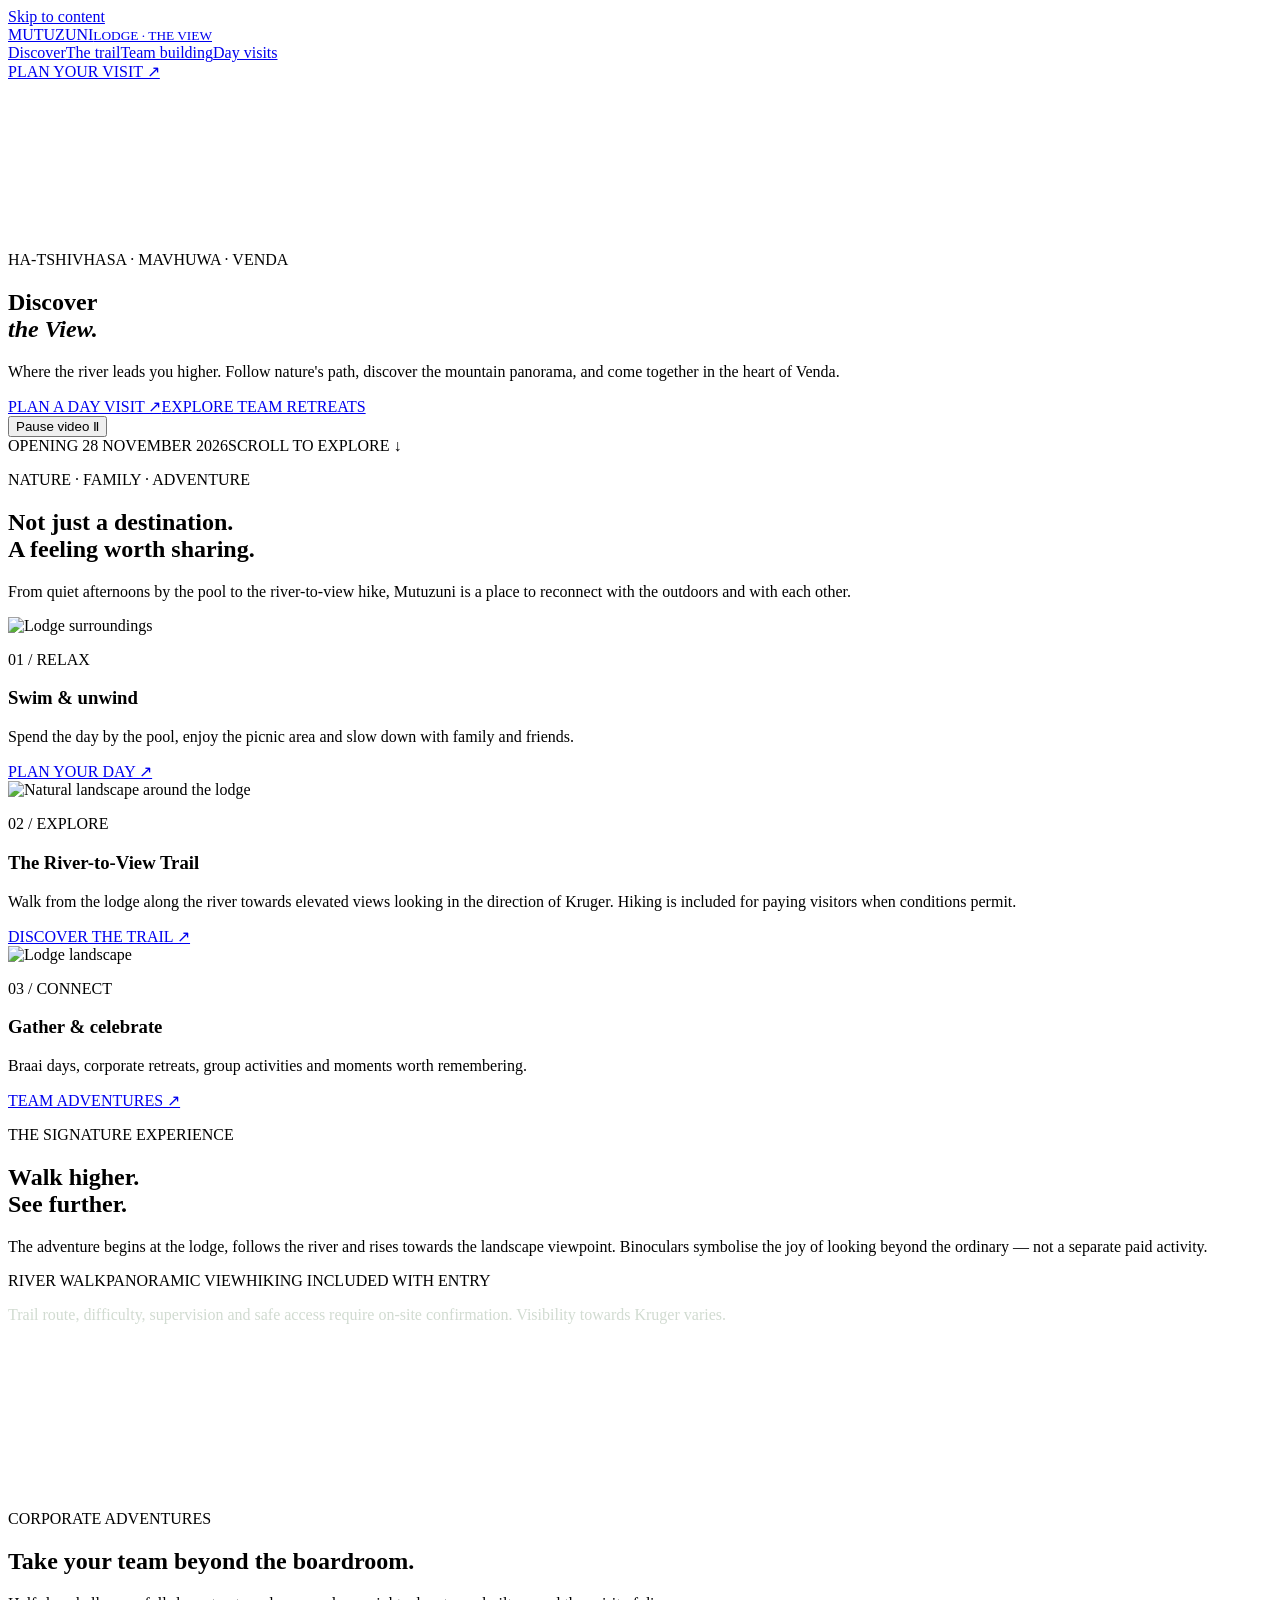
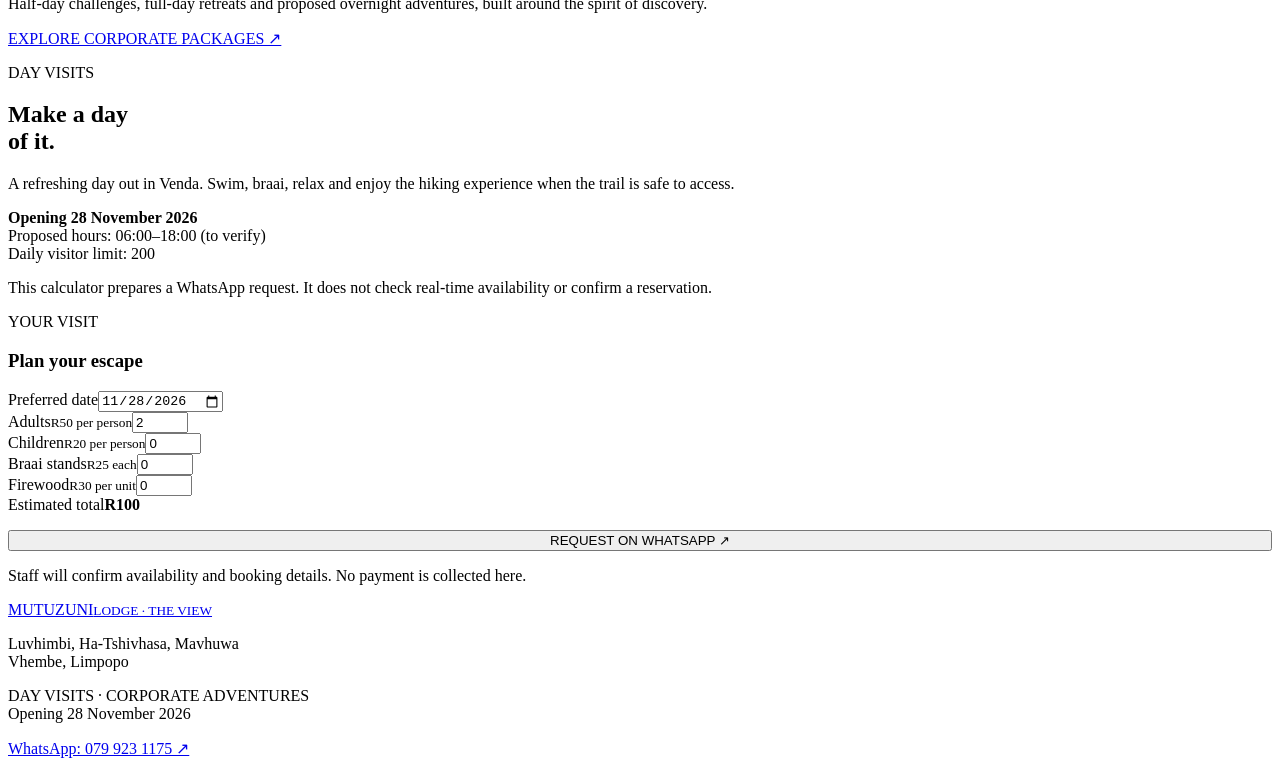
==== commit ba59c212: "Build cinematic tree-branded Mutuzuni homepage with video hero and adventure narrative" ====
--- a/public/index.html
+++ b/public/index.html
@@ -1 +1 @@
-<!doctype html><html lang="en"><head><meta charset="utf-8"><meta name="viewport" content="width=device-width,initial-scale=1"><title>Mutuzuni Lodge — The View</title><meta name="description" content="Nature, family and adventure in Ha-Tshivhasa, Mavhuwa, Venda."><style>body{margin:0;font-family:Arial,sans-serif;background:#f5f1e8;color:#243729}header{background:#17271d;color:white;padding:20px 6%;display:flex;justify-content:space-between;align-items:center}header strong{font:24px Georgia,serif;letter-spacing:3px}a{color:inherit}main .hero{min-height:55vh;padding:80px 6%;background:linear-gradient(110deg,#112719e8,#24432d91),url('/assets/waterfall-still.jpg') center/cover;color:white}h1{font:clamp(52px,8vw,100px) Georgia,serif;margin:10px 0}h2{font:40px Georgia,serif}.eyebrow{letter-spacing:3px;font-size:12px}.button{display:inline-block;background:#527652;color:white;padding:16px 24px;border-radius:6px;text-decoration:none}.section{padding:50px 6%}.cards{display:grid;grid-template-columns:repeat(auto-fit,minmax(180px,1fr));gap:15px}.card{background:white;padding:22px;border-radius:12px}.calculator{background:#e6ebdf}.form{max-width:600px;background:white;padding:25px;border-radius:12px}.field{display:flex;justify-content:space-between;align-items:center;gap:10px;padding:12px 0}.field input{width:90px;padding:10px}.field input[type=date]{width:180px}footer{background:#17271d;color:white;padding:30px 6%}video{width:100%;max-height:430px;object-fit:cover}#total{font-size:30px;font-weight:bold}</style></head><body><header><strong>MUTUZUNI <small style="font:10px Arial;letter-spacing:2px">LODGE · THE VIEW</small></strong><nav style="display:flex;gap:15px;flex-wrap:wrap"><a href="/corporate.html">Corporate adventures</a><a href="#book">Book a visit</a></nav></header><main><section class="hero"><p class="eyebrow">HA-TSHIVHASA · MAVHUWA · VENDA</p><h1>The View<br>Awaits You.</h1><p>Nature. Family. Adventure. Follow the trails towards elevated viewpoints and sweeping vistas in the direction of Kruger, then unwind by the pool and braai areas.</p><p>Opening 28 November 2026 · Daily 06:00–18:00 (hours to verify)</p><a class="button" href="#book">Plan your day visit</a></section><section class="section"><h2>Explore Mutuzuni</h2><div class="cards"><div class="card"><h3>Swim & unwind</h3><p>Swimming pool and children's pool.</p></div><div class="card"><h3>Braai & gather</h3><p>Braai stands, firewood and picnic spaces.</p></div><div class="card"><h3>The River-to-View Trail</h3><p>Walk from the lodge along the river landscape towards an elevated panoramic viewpoint. Hiking is included for paying day visitors, subject to safe trail conditions. Binoculars are part of the discovery concept, not a rental product.</p></div><div class="card"><h3>Corporate team building</h3><p>Bring your team together through nature-based challenges, group activities and a shared hike. Custom programmes are available by enquiry; activities and pricing will be confirmed with the lodge.</p></div><div class="card"><h3>Future camping experience</h3><p>A potential riverside camping and braai area is being explored. Camping is not yet open for reservations.</p></div></div></section><section class="section" id="corporate"><p class="eyebrow">CORPORATE ADVENTURES</p><h2>Bring your team closer to nature.</h2><p>Choose a half-day, full-day or proposed overnight retreat. All programmes are tailored by enquiry; final activities, prices and availability are confirmed by staff.</p><div class="cards"><div class="card"><h3>Half-Day Adventure</h3><p>Approximately 4 hours of icebreakers, collaborative challenges and an optional river-to-view hike.</p><a href="https://wa.me/27799231175?text=Hello%20Mutuzuni%20Lodge%2C%20please%20send%20a%20proposal%20for%20a%20half-day%20team-building%20experience.">Request proposal</a></div><div class="card"><h3>Full-Day Team Retreat</h3><p>Approximately 8 hours of facilitated group activities, hiking, team reflection and optional braai arrangements.</p><a href="https://wa.me/27799231175?text=Hello%20Mutuzuni%20Lodge%2C%20please%20send%20a%20proposal%20for%20a%20full-day%20team-building%20retreat.">Request proposal</a></div><div class="card"><h3>Overnight Wilderness Retreat</h3><p>Proposed two-day retreat with nature activities and future accommodation or camping. Enquiries only; overnight facilities are not yet confirmed.</p><a href="https://wa.me/27799231175?text=Hello%20Mutuzuni%20Lodge%2C%20I%20would%20like%20to%20enquire%20about%20a%20future%20overnight%20corporate%20retreat.">Enquire about future retreat</a></div></div></section><section class="section" style="background:#21392a;color:white"><h2>Bring your team beyond the boardroom.</h2><p>Half-day, full-day and proposed overnight adventures designed around nature, connection and the river-to-view experience.</p><a class="button" href="/corporate.html">Plan a corporate retreat ↗</a></section><section class="section calculator" id="book"><h2>Plan your day visit</h2><p>Admission R50 per adult, R20 per child. Braai R25, firewood R30 per unit.</p><div class="form"><label class="field">Visit date <input id="date" type="date" min="2026-11-28" value="2026-11-28"></label><label class="field">Adults <input id="adults" type="number" min="0" max="200" value="2"></label><label class="field">Children <input id="children" type="number" min="0" max="200" value="0"></label><label class="field">Braai stands <input id="braai" type="number" min="0" max="200" value="0"></label><label class="field">Firewood units <input id="wood" type="number" min="0" max="200" value="0"></label><p>Estimated total: <span id="total">R100</span></p><p id="warning" role="status"></p><a class="button" id="whatsapp" href="https://wa.me/27799231175">Request booking on WhatsApp</a><p style="font-size:12px">This is a request, not a confirmed reservation. Staff will verify availability against the 200-person daily capacity.</p></div></section></main><footer><p>Mutuzuni Lodge · Luvhimbi, Ha-Tshivhasa, Mavhuwa, Vhembe, Limpopo</p><p>WhatsApp: 079 923 1175 · Opening 28 November 2026</p></footer><script>const ids=['adults','children','braai','wood'];function update(){let n=ids.map(id=>Math.max(0,Math.floor(Number(document.getElementById(id).value)||0)));let guests=n[0]+n[1],total=n[0]*50+n[1]*20+n[2]*25+n[3]*30,date=document.getElementById('date').value;document.getElementById('total').textContent='R'+total;let valid=guests>0&&guests<=200&&date>='2026-11-28';document.getElementById('warning').textContent=!valid?'Select 1–200 guests and a date on or after 28 November 2026.':'';let message='Hello Mutuzuni Lodge, I would like to request a day visit. Date: '+date+'; Adults: '+n[0]+'; Children: '+n[1]+'; Braai stands: '+n[2]+'; Firewood units: '+n[3]+'; Estimated total: R'+total+'. Please confirm availability.';let a=document.getElementById('whatsapp');a.href=valid?'https://wa.me/27799231175?text='+encodeURIComponent(message):'#book';a.setAttribute('aria-disabled',String(!valid))}ids.concat(['date']).forEach(id=>document.getElementById(id).addEventListener('input',update));update()</script></body></html>+<!doctype html><html lang="en"><head><meta charset="utf-8"><meta name="viewport" content="width=device-width,initial-scale=1"><meta name="theme-color" content="#14251b"><title>Mutuzuni Lodge — Discover the View | Venda</title><meta name="description" content="Discover the View at Mutuzuni Lodge, Ha-Tshivhasa, Venda. Day visits, scenic hiking and corporate team adventures. Opening 28 November 2026."><link rel="stylesheet" href="/styles.css"></head><body><a class="skip" href="#main">Skip to content</a><header class="nav"><div class="shell nav-inner"><a class="logo" href="/" aria-label="Mutuzuni Lodge home"><img class="logo-mark" src="/assets/tree-emblem.svg" alt=""><span class="logo-text">MUTUZUNI<small>LODGE · THE VIEW</small></span></a><nav class="links" aria-label="Main navigation"><a href="#discover">Discover</a><a href="#adventure">The trail</a><a href="/corporate.html">Team building</a><a href="#book">Day visits</a></nav><a class="nav-cta" href="#book">PLAN YOUR VISIT ↗</a></div></header><main id="main"><section class="hero"><div class="poster" aria-hidden="true"></div><video id="heroVideo" autoplay muted loop playsinline poster="/assets/waterfall-still.jpg" aria-label="Waterfall scenery at Mutuzuni Lodge"><source src="/assets/waterfall-hero.mp4" type="video/mp4"></video><div class="shell hero-content"><p class="eyebrow">HA-TSHIVHASA · MAVHUWA · VENDA</p><h1>Discover<br><em>the View.</em></h1><p class="lead">Where the river leads you higher. Follow nature's path, discover the mountain panorama, and come together in the heart of Venda.</p><div class="hero-actions"><a class="btn" href="#book">PLAN A DAY VISIT ↗</a><a class="btn outline" href="/corporate.html">EXPLORE TEAM RETREATS</a></div></div><button class="video-toggle" id="videoToggle" type="button" aria-label="Pause background video">Pause video Ⅱ</button><div class="hero-bottom"><div class="shell"><span>OPENING 28 NOVEMBER 2026</span><span>SCROLL TO EXPLORE ↓</span></div></div></section><section class="section" id="discover"><div class="shell"><div class="section-intro"><p class="eyebrow">NATURE · FAMILY · ADVENTURE</p><h2>Not just a destination.<br>A feeling worth sharing.</h2><p>From quiet afternoons by the pool to the river-to-view hike, Mutuzuni is a place to reconnect with the outdoors and with each other.</p></div><div class="cards"><article class="card"><img class="card-image" src="/assets/lodge-pool.jpg" alt="Lodge surroundings" loading="lazy"><div class="card-body"><p class="eyebrow">01 / RELAX</p><h3>Swim & unwind</h3><p>Spend the day by the pool, enjoy the picnic area and slow down with family and friends.</p><a class="more" href="#book">PLAN YOUR DAY ↗</a></div></article><article class="card"><img class="card-image" src="/assets/lodge-nature.jpg" alt="Natural landscape around the lodge" loading="lazy"><div class="card-body"><p class="eyebrow">02 / EXPLORE</p><h3>The River-to-View Trail</h3><p>Walk from the lodge along the river towards elevated views looking in the direction of Kruger. Hiking is included for paying visitors when conditions permit.</p><a class="more" href="#adventure">DISCOVER THE TRAIL ↗</a></div></article><article class="card"><img class="card-image" src="/assets/lodge-landscape.jpg" alt="Lodge landscape" loading="lazy"><div class="card-body"><p class="eyebrow">03 / CONNECT</p><h3>Gather & celebrate</h3><p>Braai days, corporate retreats, group activities and moments worth remembering.</p><a class="more" href="/corporate.html">TEAM ADVENTURES ↗</a></div></article></div></div></section><section class="section feature" id="adventure"><div class="shell feature-grid"><div><p class="eyebrow">THE SIGNATURE EXPERIENCE</p><h2>Walk higher.<br>See further.</h2><p class="bodycopy">The adventure begins at the lodge, follows the river and rises towards the landscape viewpoint. Binoculars symbolise the joy of looking beyond the ordinary — not a separate paid activity.</p><div class="pills"><span class="pill">RIVER WALK</span><span class="pill">PANORAMIC VIEW</span><span class="pill">HIKING INCLUDED WITH ENTRY</span></div><p class="fine" style="color:#d1dbd1">Trail route, difficulty, supervision and safe access require on-site confirmation. Visibility towards Kruger varies.</p></div><video autoplay muted loop playsinline poster="/assets/waterfall-still.jpg"><source src="/assets/waterfall-trail.mp4" type="video/mp4"></video></div></section><section class="section corporate-band"><div class="shell"><div><p class="eyebrow">CORPORATE ADVENTURES</p><h2>Take your team beyond the boardroom.</h2><p class="bodycopy">Half-day challenges, full-day retreats and proposed overnight adventures, built around the spirit of discovery.</p></div><a class="btn dark" href="/corporate.html">EXPLORE CORPORATE PACKAGES ↗</a></div></section><section class="section booking" id="book"><div class="shell booking-grid"><div><p class="eyebrow">DAY VISITS</p><h2>Make a day<br>of it.</h2><p class="bodycopy">A refreshing day out in Venda. Swim, braai, relax and enjoy the hiking experience when the trail is safe to access.</p><p class="bodycopy"><strong>Opening 28 November 2026</strong><br>Proposed hours: 06:00–18:00 (to verify)<br>Daily visitor limit: 200</p><p class="fine">This calculator prepares a WhatsApp request. It does not check real-time availability or confirm a reservation.</p></div><form class="booking-form" id="bookingForm"><p class="eyebrow">YOUR VISIT</p><h3>Plan your escape</h3><div class="field"><label for="date">Preferred date</label><input type="date" id="date" min="2026-11-28" value="2026-11-28" required></div><div class="field"><label for="adults">Adults<small>R50 per person</small></label><input id="adults" type="number" min="0" max="200" value="2" required></div><div class="field"><label for="children">Children<small>R20 per person</small></label><input id="children" type="number" min="0" max="200" value="0" required></div><div class="field"><label for="braai">Braai stands<small>R25 each</small></label><input id="braai" type="number" min="0" max="200" value="0" required></div><div class="field"><label for="wood">Firewood<small>R30 per unit</small></label><input id="wood" type="number" min="0" max="200" value="0" required></div><div class="total"><span>Estimated total</span><strong id="total">R100</strong></div><p id="warning" class="fine" role="status"></p><button class="btn dark" style="width:100%" type="submit">REQUEST ON WHATSAPP ↗</button><p class="fine">Staff will confirm availability and booking details. No payment is collected here.</p></form></div></section></main><footer class="footer"><div class="shell footer-row"><div><a class="logo" href="/"><img class="logo-mark" src="/assets/tree-emblem.svg" alt=""><span class="logo-text">MUTUZUNI<small>LODGE · THE VIEW</small></span></a><p>Luvhimbi, Ha-Tshivhasa, Mavhuwa<br>Vhembe, Limpopo</p></div><div><p>DAY VISITS · CORPORATE ADVENTURES<br>Opening 28 November 2026</p><a href="https://wa.me/27799231175">WhatsApp: 079 923 1175 ↗</a></div></div></footer><script src="/site.js" defer></script></body></html>
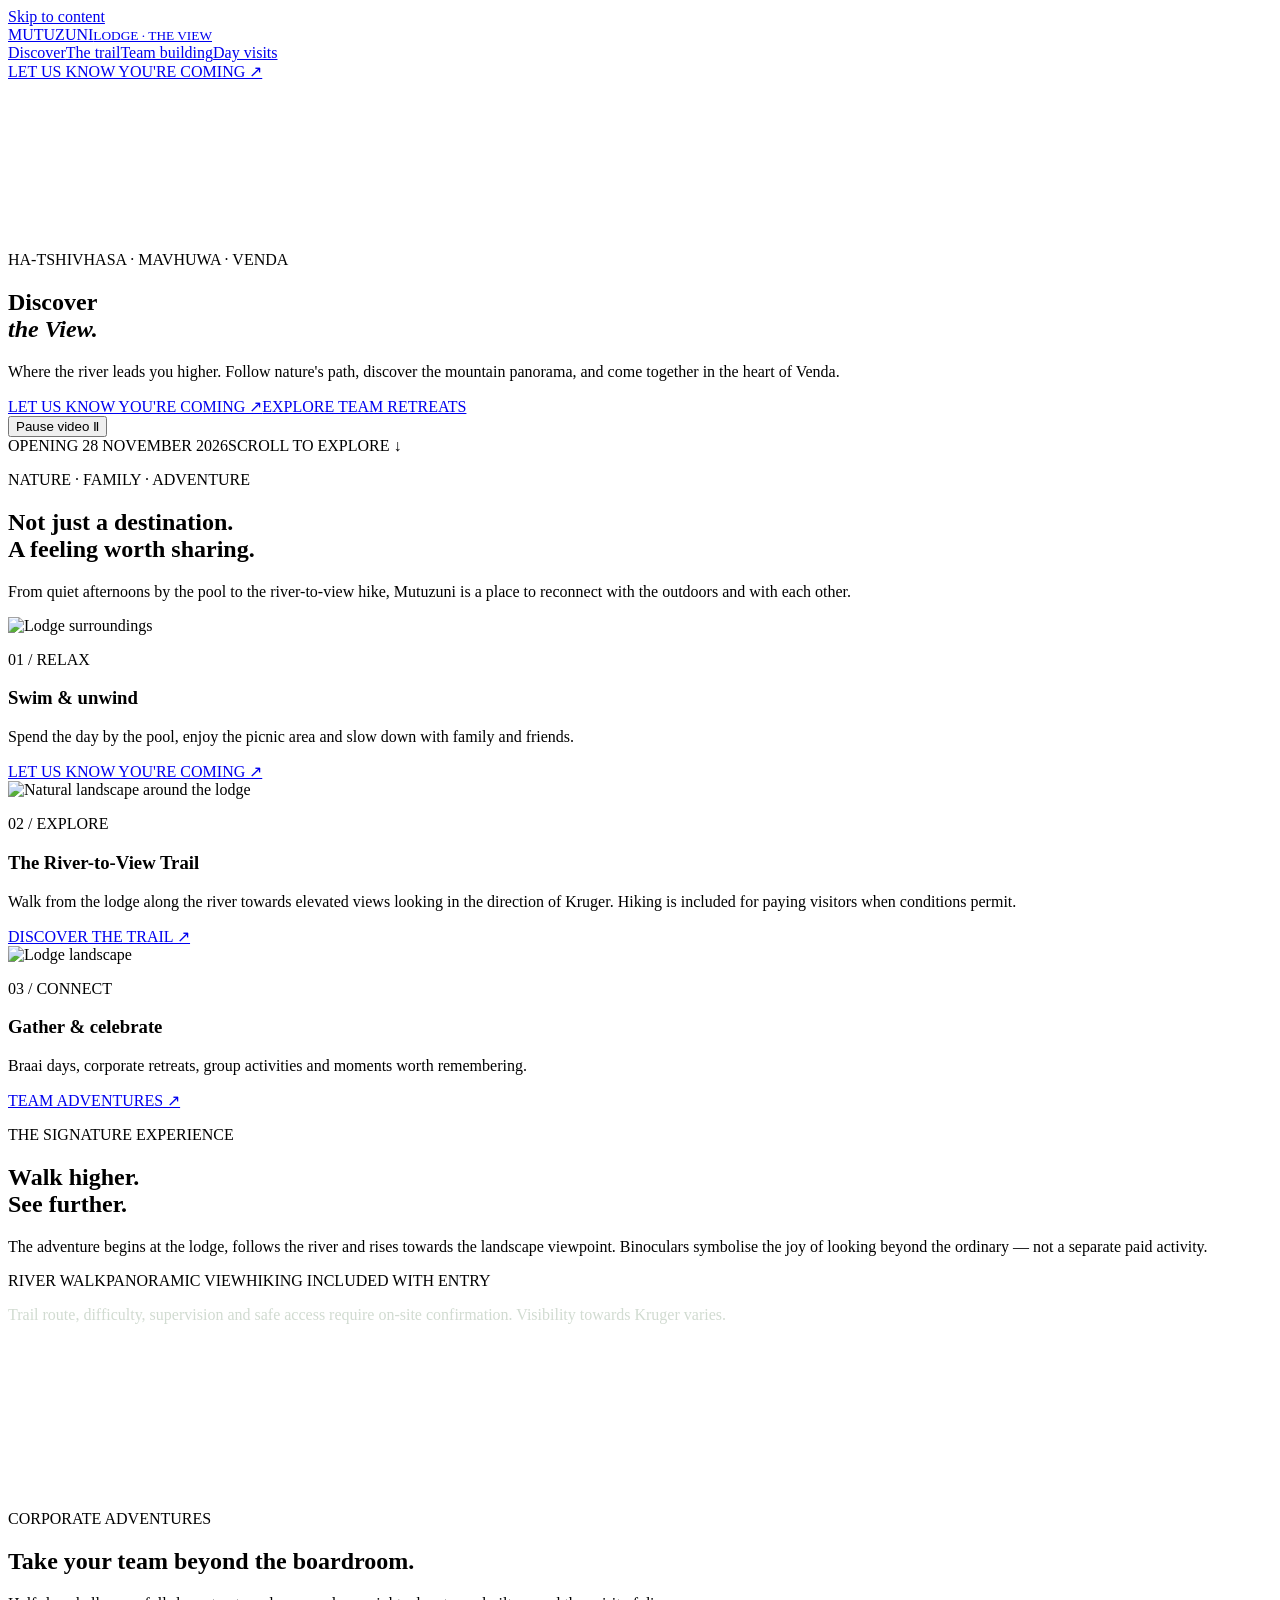
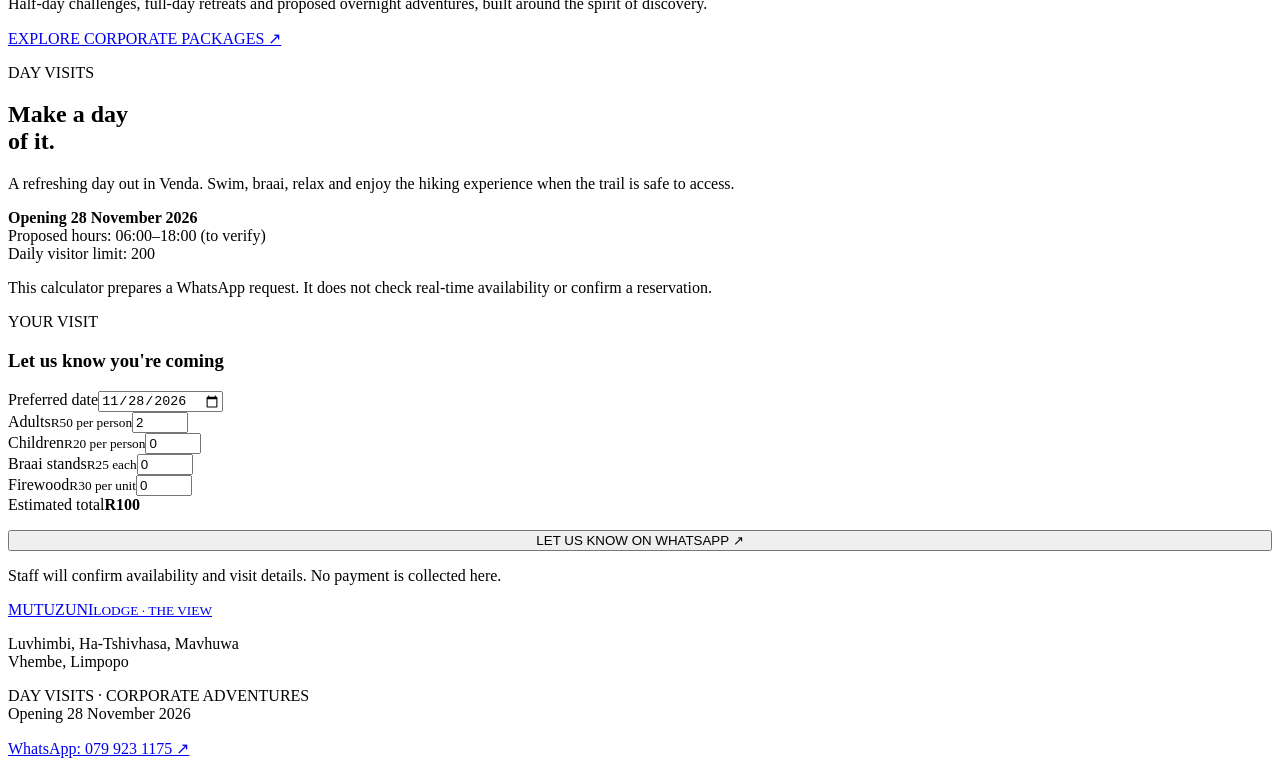
==== commit 601de032: "Replace booking CTAs with visit intent language" ====
--- a/public/index.html
+++ b/public/index.html
@@ -1 +1 @@
-<!doctype html><html lang="en"><head><meta charset="utf-8"><meta name="viewport" content="width=device-width,initial-scale=1"><meta name="theme-color" content="#14251b"><title>Mutuzuni Lodge — Discover the View | Venda</title><meta name="description" content="Discover the View at Mutuzuni Lodge, Ha-Tshivhasa, Venda. Day visits, scenic hiking and corporate team adventures. Opening 28 November 2026."><link rel="stylesheet" href="/styles.css"></head><body><a class="skip" href="#main">Skip to content</a><header class="nav"><div class="shell nav-inner"><a class="logo" href="/" aria-label="Mutuzuni Lodge home"><img class="logo-mark" src="/assets/tree-emblem.svg" alt=""><span class="logo-text">MUTUZUNI<small>LODGE · THE VIEW</small></span></a><nav class="links" aria-label="Main navigation"><a href="#discover">Discover</a><a href="#adventure">The trail</a><a href="/corporate.html">Team building</a><a href="#book">Day visits</a></nav><a class="nav-cta" href="#book">PLAN YOUR VISIT ↗</a></div></header><main id="main"><section class="hero"><div class="poster" aria-hidden="true"></div><video id="heroVideo" autoplay muted loop playsinline poster="/assets/waterfall-still.jpg" aria-label="Waterfall scenery at Mutuzuni Lodge"><source src="/assets/waterfall-hero.mp4" type="video/mp4"></video><div class="shell hero-content"><p class="eyebrow">HA-TSHIVHASA · MAVHUWA · VENDA</p><h1>Discover<br><em>the View.</em></h1><p class="lead">Where the river leads you higher. Follow nature's path, discover the mountain panorama, and come together in the heart of Venda.</p><div class="hero-actions"><a class="btn" href="#book">PLAN A DAY VISIT ↗</a><a class="btn outline" href="/corporate.html">EXPLORE TEAM RETREATS</a></div></div><button class="video-toggle" id="videoToggle" type="button" aria-label="Pause background video">Pause video Ⅱ</button><div class="hero-bottom"><div class="shell"><span>OPENING 28 NOVEMBER 2026</span><span>SCROLL TO EXPLORE ↓</span></div></div></section><section class="section" id="discover"><div class="shell"><div class="section-intro"><p class="eyebrow">NATURE · FAMILY · ADVENTURE</p><h2>Not just a destination.<br>A feeling worth sharing.</h2><p>From quiet afternoons by the pool to the river-to-view hike, Mutuzuni is a place to reconnect with the outdoors and with each other.</p></div><div class="cards"><article class="card"><img class="card-image" src="/assets/lodge-pool.jpg" alt="Lodge surroundings" loading="lazy"><div class="card-body"><p class="eyebrow">01 / RELAX</p><h3>Swim & unwind</h3><p>Spend the day by the pool, enjoy the picnic area and slow down with family and friends.</p><a class="more" href="#book">PLAN YOUR DAY ↗</a></div></article><article class="card"><img class="card-image" src="/assets/lodge-nature.jpg" alt="Natural landscape around the lodge" loading="lazy"><div class="card-body"><p class="eyebrow">02 / EXPLORE</p><h3>The River-to-View Trail</h3><p>Walk from the lodge along the river towards elevated views looking in the direction of Kruger. Hiking is included for paying visitors when conditions permit.</p><a class="more" href="#adventure">DISCOVER THE TRAIL ↗</a></div></article><article class="card"><img class="card-image" src="/assets/lodge-landscape.jpg" alt="Lodge landscape" loading="lazy"><div class="card-body"><p class="eyebrow">03 / CONNECT</p><h3>Gather & celebrate</h3><p>Braai days, corporate retreats, group activities and moments worth remembering.</p><a class="more" href="/corporate.html">TEAM ADVENTURES ↗</a></div></article></div></div></section><section class="section feature" id="adventure"><div class="shell feature-grid"><div><p class="eyebrow">THE SIGNATURE EXPERIENCE</p><h2>Walk higher.<br>See further.</h2><p class="bodycopy">The adventure begins at the lodge, follows the river and rises towards the landscape viewpoint. Binoculars symbolise the joy of looking beyond the ordinary — not a separate paid activity.</p><div class="pills"><span class="pill">RIVER WALK</span><span class="pill">PANORAMIC VIEW</span><span class="pill">HIKING INCLUDED WITH ENTRY</span></div><p class="fine" style="color:#d1dbd1">Trail route, difficulty, supervision and safe access require on-site confirmation. Visibility towards Kruger varies.</p></div><video autoplay muted loop playsinline poster="/assets/waterfall-still.jpg"><source src="/assets/waterfall-trail.mp4" type="video/mp4"></video></div></section><section class="section corporate-band"><div class="shell"><div><p class="eyebrow">CORPORATE ADVENTURES</p><h2>Take your team beyond the boardroom.</h2><p class="bodycopy">Half-day challenges, full-day retreats and proposed overnight adventures, built around the spirit of discovery.</p></div><a class="btn dark" href="/corporate.html">EXPLORE CORPORATE PACKAGES ↗</a></div></section><section class="section booking" id="book"><div class="shell booking-grid"><div><p class="eyebrow">DAY VISITS</p><h2>Make a day<br>of it.</h2><p class="bodycopy">A refreshing day out in Venda. Swim, braai, relax and enjoy the hiking experience when the trail is safe to access.</p><p class="bodycopy"><strong>Opening 28 November 2026</strong><br>Proposed hours: 06:00–18:00 (to verify)<br>Daily visitor limit: 200</p><p class="fine">This calculator prepares a WhatsApp request. It does not check real-time availability or confirm a reservation.</p></div><form class="booking-form" id="bookingForm"><p class="eyebrow">YOUR VISIT</p><h3>Plan your escape</h3><div class="field"><label for="date">Preferred date</label><input type="date" id="date" min="2026-11-28" value="2026-11-28" required></div><div class="field"><label for="adults">Adults<small>R50 per person</small></label><input id="adults" type="number" min="0" max="200" value="2" required></div><div class="field"><label for="children">Children<small>R20 per person</small></label><input id="children" type="number" min="0" max="200" value="0" required></div><div class="field"><label for="braai">Braai stands<small>R25 each</small></label><input id="braai" type="number" min="0" max="200" value="0" required></div><div class="field"><label for="wood">Firewood<small>R30 per unit</small></label><input id="wood" type="number" min="0" max="200" value="0" required></div><div class="total"><span>Estimated total</span><strong id="total">R100</strong></div><p id="warning" class="fine" role="status"></p><button class="btn dark" style="width:100%" type="submit">REQUEST ON WHATSAPP ↗</button><p class="fine">Staff will confirm availability and booking details. No payment is collected here.</p></form></div></section></main><footer class="footer"><div class="shell footer-row"><div><a class="logo" href="/"><img class="logo-mark" src="/assets/tree-emblem.svg" alt=""><span class="logo-text">MUTUZUNI<small>LODGE · THE VIEW</small></span></a><p>Luvhimbi, Ha-Tshivhasa, Mavhuwa<br>Vhembe, Limpopo</p></div><div><p>DAY VISITS · CORPORATE ADVENTURES<br>Opening 28 November 2026</p><a href="https://wa.me/27799231175">WhatsApp: 079 923 1175 ↗</a></div></div></footer><script src="/site.js" defer></script></body></html>+<!doctype html><html lang="en"><head><meta charset="utf-8"><meta name="viewport" content="width=device-width,initial-scale=1"><meta name="theme-color" content="#14251b"><title>Mutuzuni Lodge — Discover the View | Venda</title><meta name="description" content="Discover the View at Mutuzuni Lodge, Ha-Tshivhasa, Venda. Day visits, scenic hiking and corporate team adventures. Opening 28 November 2026."><link rel="stylesheet" href="/styles.css"></head><body><a class="skip" href="#main">Skip to content</a><header class="nav"><div class="shell nav-inner"><a class="logo" href="/" aria-label="Mutuzuni Lodge home"><img class="logo-mark" src="/assets/tree-emblem.svg" alt=""><span class="logo-text">MUTUZUNI<small>LODGE · THE VIEW</small></span></a><nav class="links" aria-label="Main navigation"><a href="#discover">Discover</a><a href="#adventure">The trail</a><a href="/corporate.html">Team building</a><a href="#book">Day visits</a></nav><a class="nav-cta" href="#book">LET US KNOW YOU'RE COMING ↗</a></div></header><main id="main"><section class="hero"><div class="poster" aria-hidden="true"></div><video id="heroVideo" autoplay muted loop playsinline poster="/assets/waterfall-still.jpg" aria-label="Waterfall scenery at Mutuzuni Lodge"><source src="/assets/waterfall-hero.mp4" type="video/mp4"></video><div class="shell hero-content"><p class="eyebrow">HA-TSHIVHASA · MAVHUWA · VENDA</p><h1>Discover<br><em>the View.</em></h1><p class="lead">Where the river leads you higher. Follow nature's path, discover the mountain panorama, and come together in the heart of Venda.</p><div class="hero-actions"><a class="btn" href="#book">LET US KNOW YOU'RE COMING ↗</a><a class="btn outline" href="/corporate.html">EXPLORE TEAM RETREATS</a></div></div><button class="video-toggle" id="videoToggle" type="button" aria-label="Pause background video">Pause video Ⅱ</button><div class="hero-bottom"><div class="shell"><span>OPENING 28 NOVEMBER 2026</span><span>SCROLL TO EXPLORE ↓</span></div></div></section><section class="section" id="discover"><div class="shell"><div class="section-intro"><p class="eyebrow">NATURE · FAMILY · ADVENTURE</p><h2>Not just a destination.<br>A feeling worth sharing.</h2><p>From quiet afternoons by the pool to the river-to-view hike, Mutuzuni is a place to reconnect with the outdoors and with each other.</p></div><div class="cards"><article class="card"><img class="card-image" src="/assets/lodge-pool.jpg" alt="Lodge surroundings" loading="lazy"><div class="card-body"><p class="eyebrow">01 / RELAX</p><h3>Swim & unwind</h3><p>Spend the day by the pool, enjoy the picnic area and slow down with family and friends.</p><a class="more" href="#book">LET US KNOW YOU'RE COMING ↗</a></div></article><article class="card"><img class="card-image" src="/assets/lodge-nature.jpg" alt="Natural landscape around the lodge" loading="lazy"><div class="card-body"><p class="eyebrow">02 / EXPLORE</p><h3>The River-to-View Trail</h3><p>Walk from the lodge along the river towards elevated views looking in the direction of Kruger. Hiking is included for paying visitors when conditions permit.</p><a class="more" href="#adventure">DISCOVER THE TRAIL ↗</a></div></article><article class="card"><img class="card-image" src="/assets/lodge-landscape.jpg" alt="Lodge landscape" loading="lazy"><div class="card-body"><p class="eyebrow">03 / CONNECT</p><h3>Gather & celebrate</h3><p>Braai days, corporate retreats, group activities and moments worth remembering.</p><a class="more" href="/corporate.html">TEAM ADVENTURES ↗</a></div></article></div></div></section><section class="section feature" id="adventure"><div class="shell feature-grid"><div><p class="eyebrow">THE SIGNATURE EXPERIENCE</p><h2>Walk higher.<br>See further.</h2><p class="bodycopy">The adventure begins at the lodge, follows the river and rises towards the landscape viewpoint. Binoculars symbolise the joy of looking beyond the ordinary — not a separate paid activity.</p><div class="pills"><span class="pill">RIVER WALK</span><span class="pill">PANORAMIC VIEW</span><span class="pill">HIKING INCLUDED WITH ENTRY</span></div><p class="fine" style="color:#d1dbd1">Trail route, difficulty, supervision and safe access require on-site confirmation. Visibility towards Kruger varies.</p></div><video autoplay muted loop playsinline poster="/assets/waterfall-still.jpg"><source src="/assets/waterfall-trail.mp4" type="video/mp4"></video></div></section><section class="section corporate-band"><div class="shell"><div><p class="eyebrow">CORPORATE ADVENTURES</p><h2>Take your team beyond the boardroom.</h2><p class="bodycopy">Half-day challenges, full-day retreats and proposed overnight adventures, built around the spirit of discovery.</p></div><a class="btn dark" href="/corporate.html">EXPLORE CORPORATE PACKAGES ↗</a></div></section><section class="section booking" id="book"><div class="shell booking-grid"><div><p class="eyebrow">DAY VISITS</p><h2>Make a day<br>of it.</h2><p class="bodycopy">A refreshing day out in Venda. Swim, braai, relax and enjoy the hiking experience when the trail is safe to access.</p><p class="bodycopy"><strong>Opening 28 November 2026</strong><br>Proposed hours: 06:00–18:00 (to verify)<br>Daily visitor limit: 200</p><p class="fine">This calculator prepares a WhatsApp request. It does not check real-time availability or confirm a reservation.</p></div><form class="booking-form" id="bookingForm"><p class="eyebrow">YOUR VISIT</p><h3>Let us know you're coming</h3><div class="field"><label for="date">Preferred date</label><input type="date" id="date" min="2026-11-28" value="2026-11-28" required></div><div class="field"><label for="adults">Adults<small>R50 per person</small></label><input id="adults" type="number" min="0" max="200" value="2" required></div><div class="field"><label for="children">Children<small>R20 per person</small></label><input id="children" type="number" min="0" max="200" value="0" required></div><div class="field"><label for="braai">Braai stands<small>R25 each</small></label><input id="braai" type="number" min="0" max="200" value="0" required></div><div class="field"><label for="wood">Firewood<small>R30 per unit</small></label><input id="wood" type="number" min="0" max="200" value="0" required></div><div class="total"><span>Estimated total</span><strong id="total">R100</strong></div><p id="warning" class="fine" role="status"></p><button class="btn dark" style="width:100%" type="submit">LET US KNOW ON WHATSAPP ↗</button><p class="fine">Staff will confirm availability and visit details. No payment is collected here.</p></form></div></section></main><footer class="footer"><div class="shell footer-row"><div><a class="logo" href="/"><img class="logo-mark" src="/assets/tree-emblem.svg" alt=""><span class="logo-text">MUTUZUNI<small>LODGE · THE VIEW</small></span></a><p>Luvhimbi, Ha-Tshivhasa, Mavhuwa<br>Vhembe, Limpopo</p></div><div><p>DAY VISITS · CORPORATE ADVENTURES<br>Opening 28 November 2026</p><a href="https://wa.me/27799231175">WhatsApp: 079 923 1175 ↗</a></div></div></footer><script src="/site.js" defer></script></body></html>
